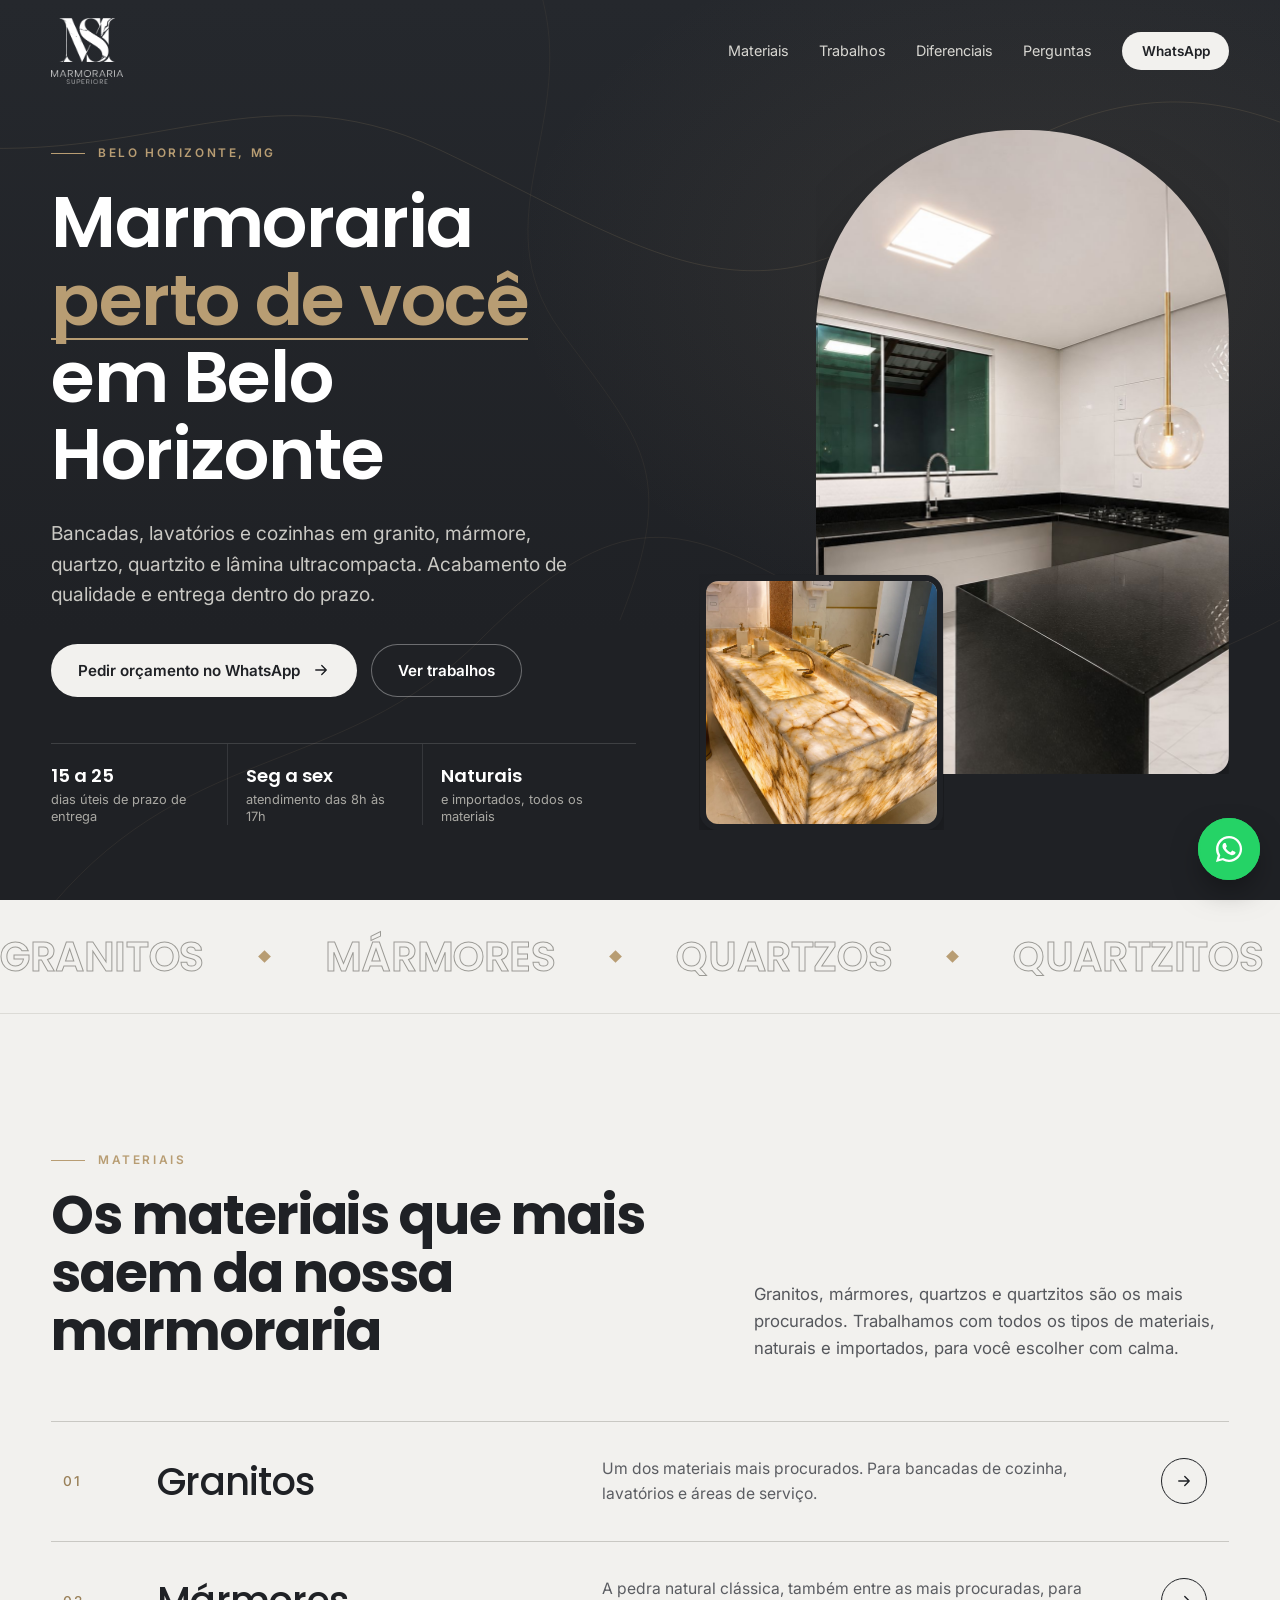
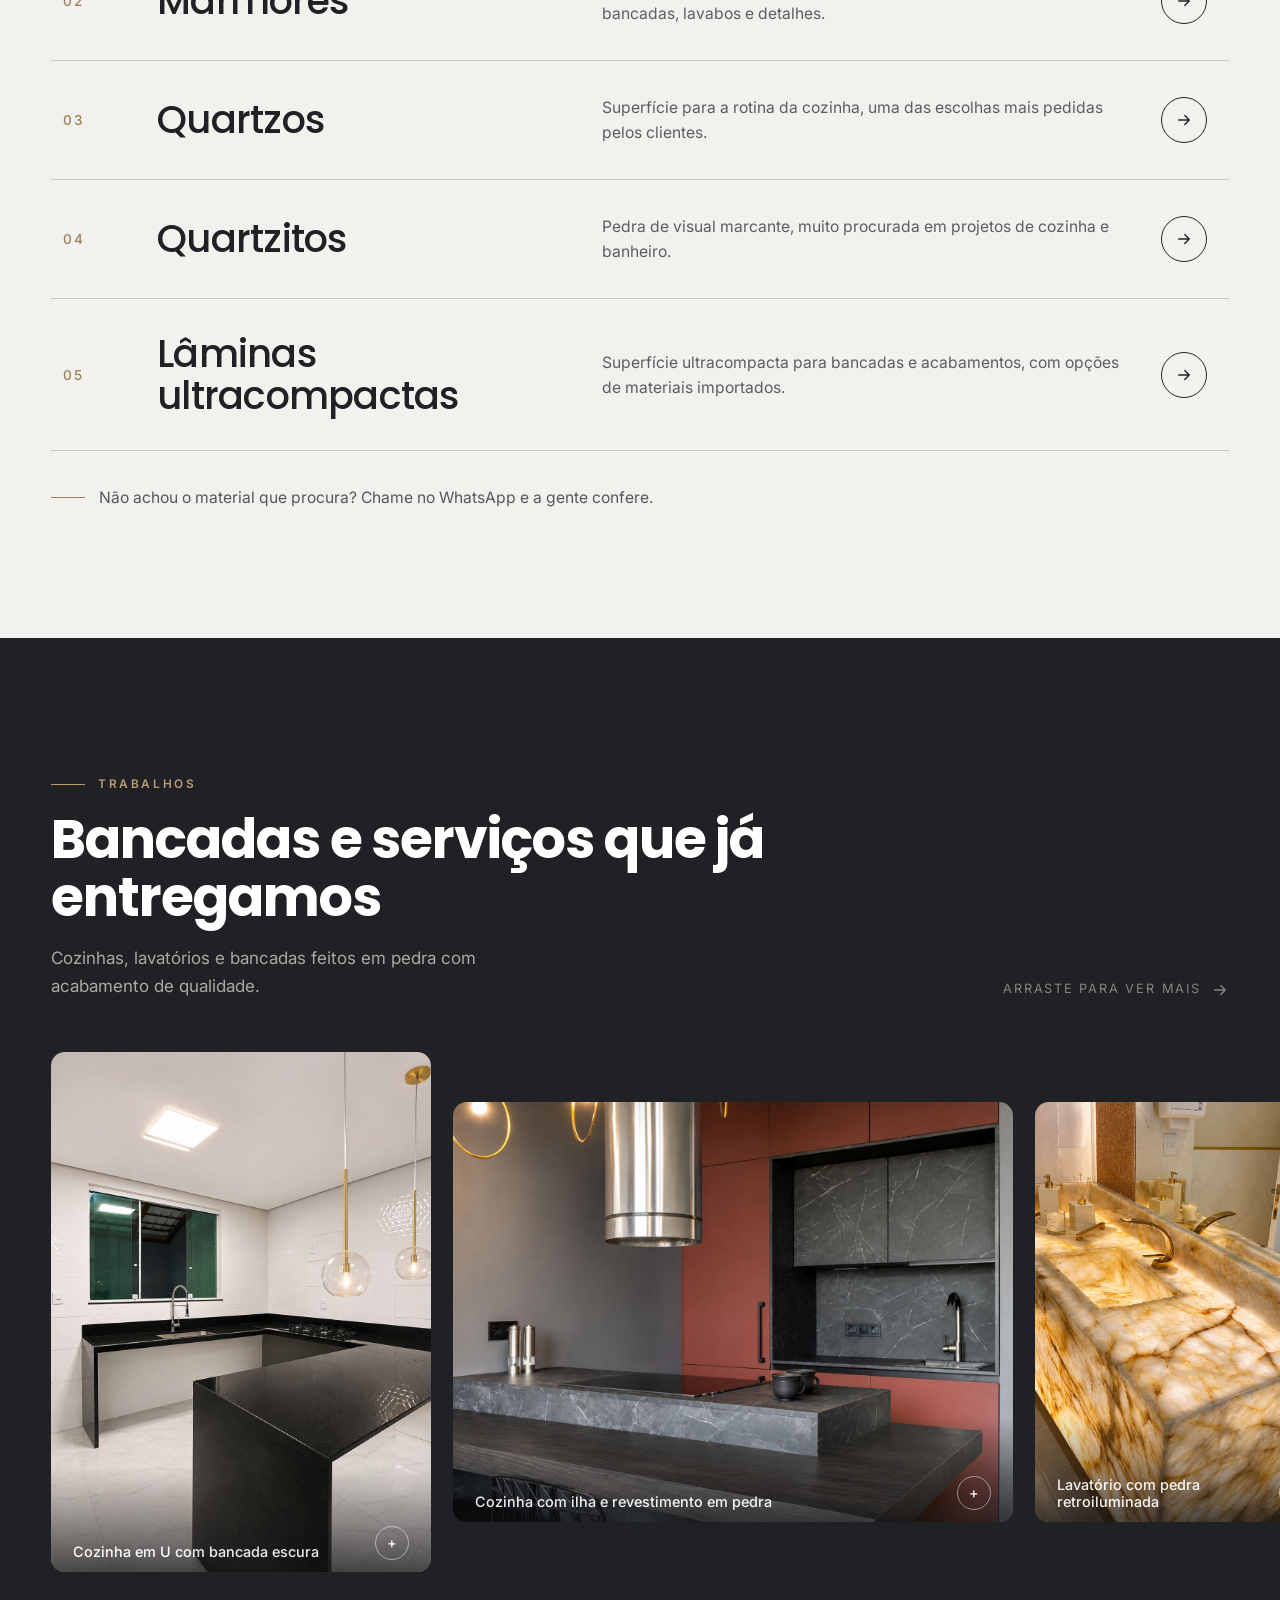
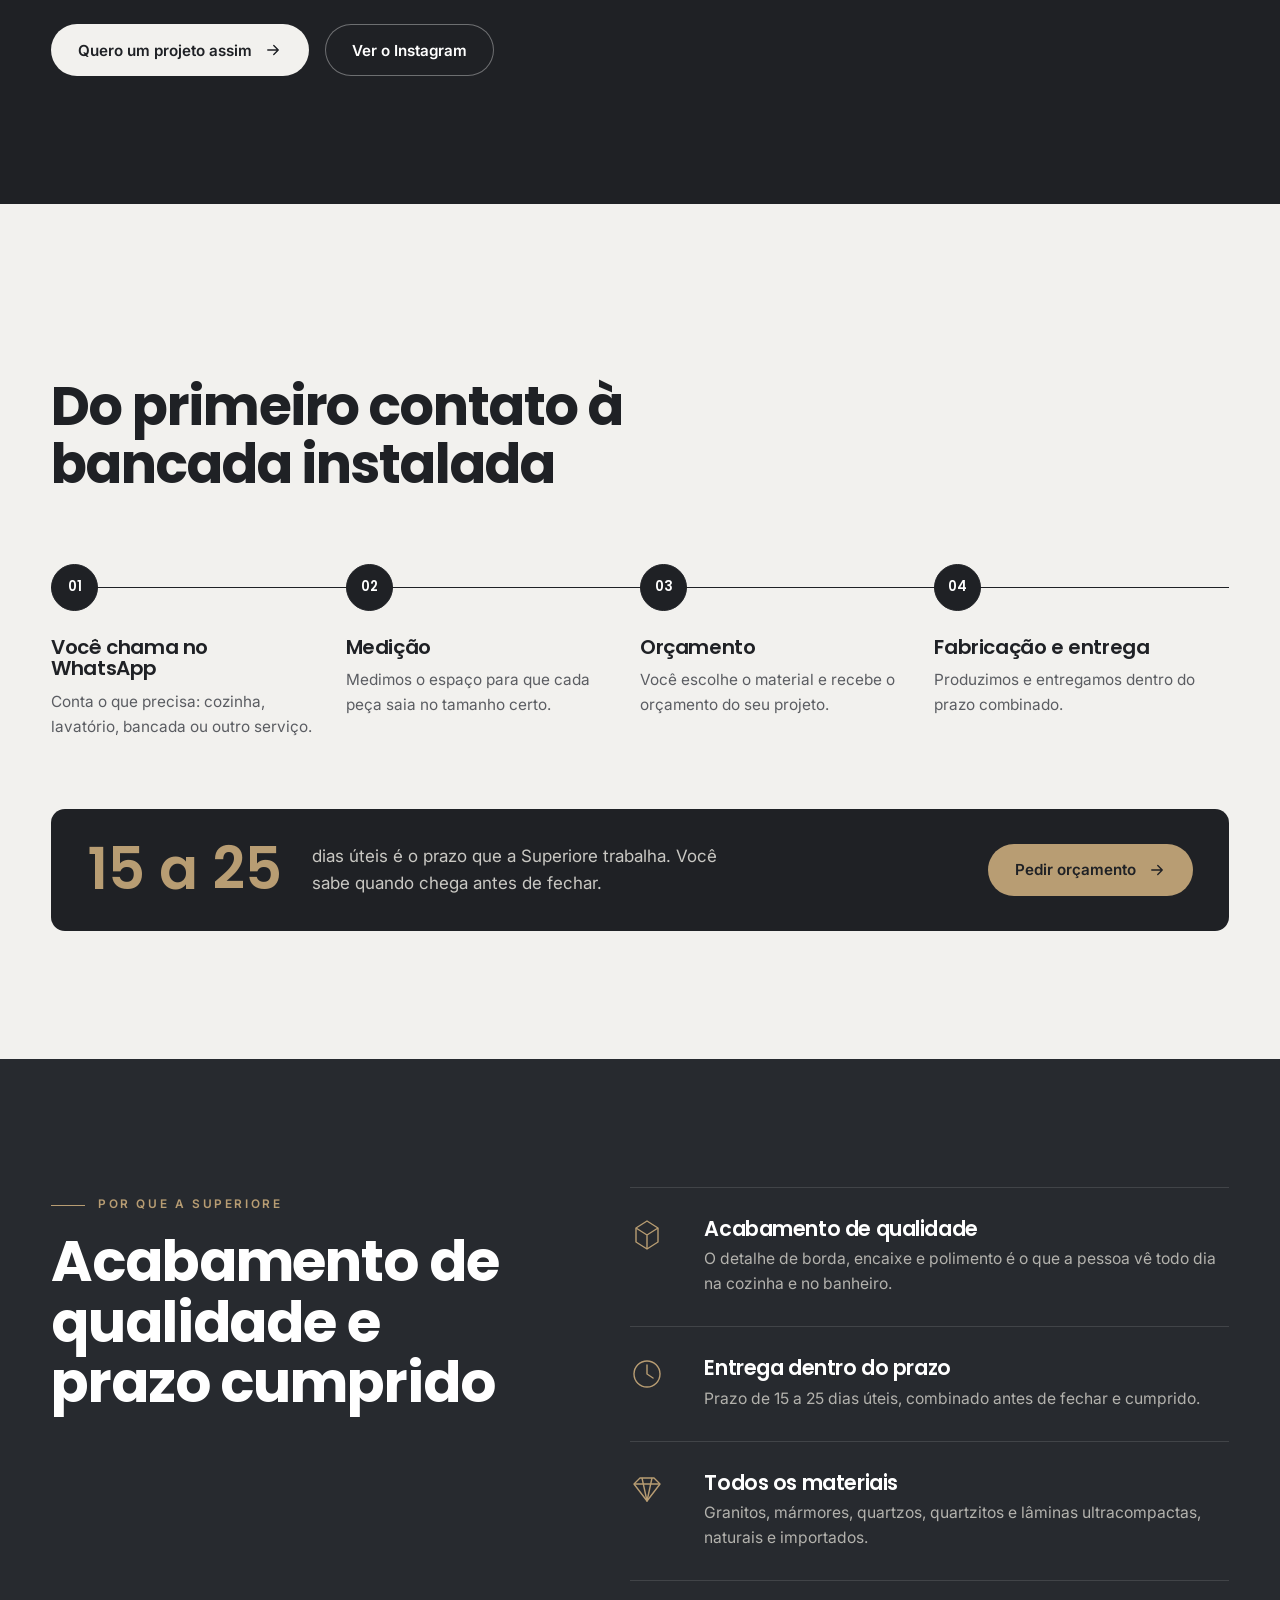
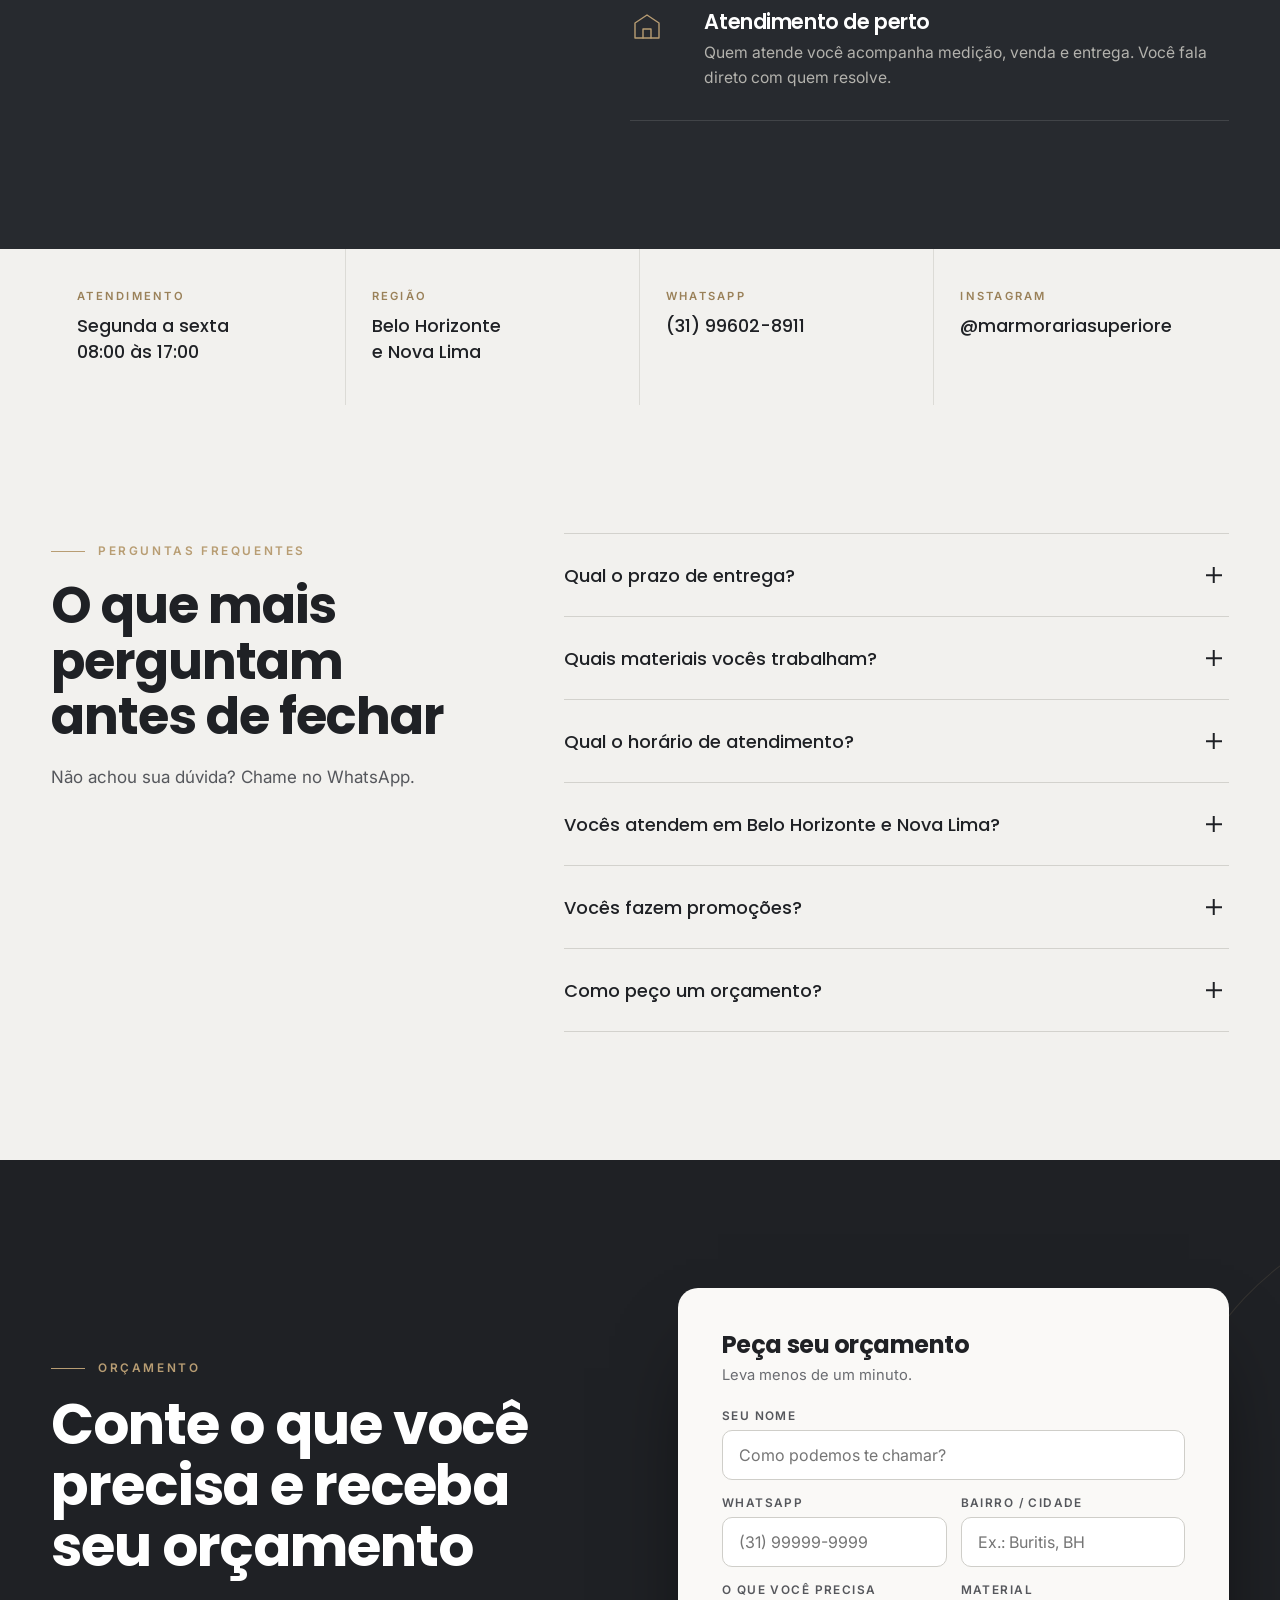
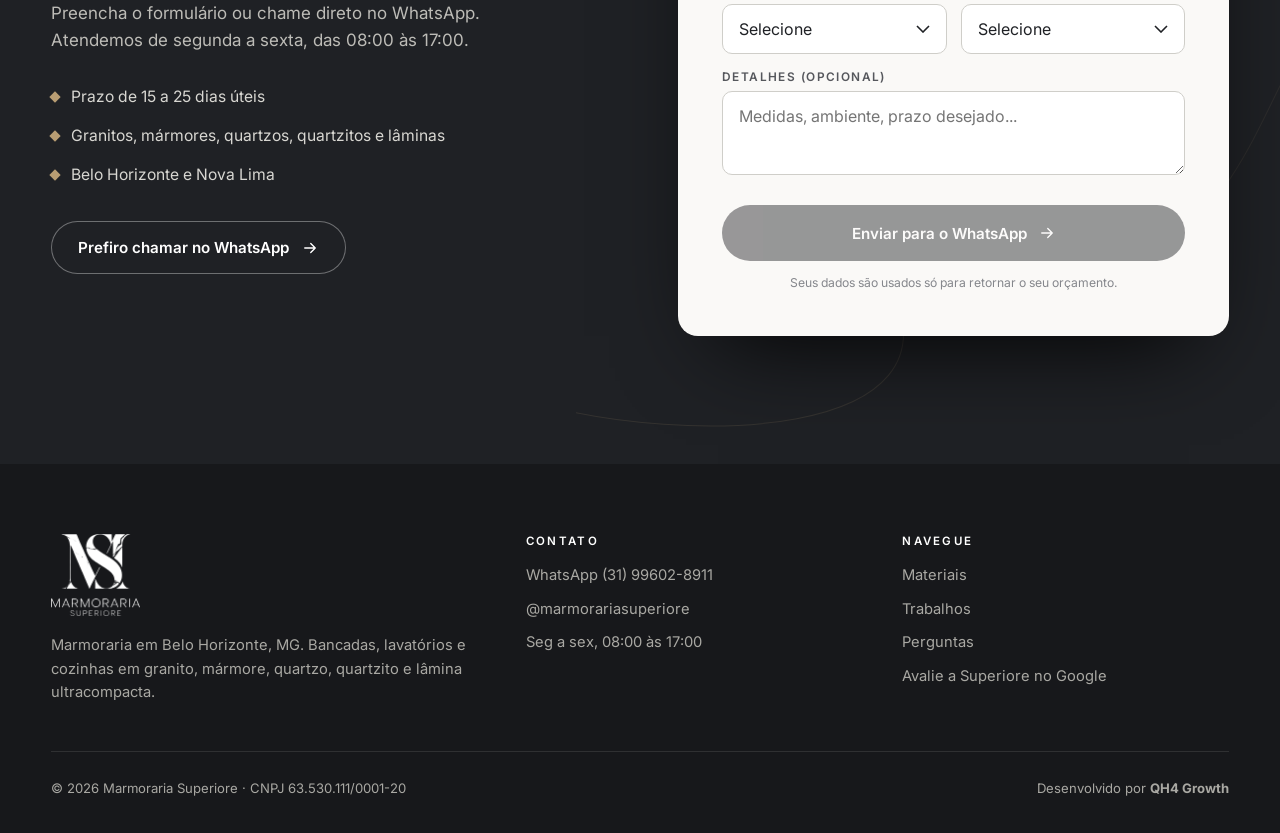
==== index.html @ f528a2e7 "Add files via upload" ====
<!DOCTYPE html>
<html lang="pt-BR">
<head>
<meta charset="utf-8">
<meta name="viewport" content="width=device-width,initial-scale=1">
<!-- ==========================================================
     [QH4 SLOT 1] GTM (HEAD)
     COLAR AQUI: o script do Google Tag Manager (o trecho que vai no <head>).
     EXEMPLO:
     <script>(function(w,d,s,l,i){w[l]=w[l]||[];w[l].push({'gtm.start':new Date().getTime(),event:'gtm.js'});var f=d.getElementsByTagName(s)[0],j=d.createElement(s),dl=l!='dataLayer'?'&l='+l:'';j.async=true;j.src='https://www.googletagmanager.com/gtm.js?id='+i+dl;f.parentNode.insertBefore(j,f);})(window,document,'script','dataLayer','GTM-XXXXXXX');</script>
     ========================================================== -->
<!-- ==========================================================
     [QH4 SLOT 2] VERIFICAÇÕES DE DOMÍNIO
     COLAR AQUI: metas de verificação (Meta Business, Google Search Console etc.).
     EXEMPLO:
     <meta name="facebook-domain-verification" content="CODIGO">
     <meta name="google-site-verification" content="CODIGO">
     ========================================================== -->
<!-- ==========================================================
     [QH4 SLOT 3] META PIXEL DIRETO (sem GTM)
     COLAR AQUI: o código base do Pixel do Meta, só se NÃO for disparar pelo GTM.
     EXEMPLO:
     <script>!function(f,b,e,v,n,t,s){...}(window,document,'script','https://connect.facebook.net/en_US/fbevents.js');fbq('init','ID_DO_PIXEL');fbq('track','PageView');</script>
     ========================================================== -->
<!-- ==========================================================
     [QH4 SLOT 4] GTAG GOOGLE ADS / GA4 (sem GTM)
     COLAR AQUI: o gtag.js do Google Ads ou GA4, só se NÃO for disparar pelo GTM.
     EXEMPLO:
     <script async src="https://www.googletagmanager.com/gtag/js?id=AW-XXXXXXXXX"></script>
     <script>window.dataLayer=window.dataLayer||[];function gtag(){dataLayer.push(arguments)}gtag("js",new Date());gtag("config","AW-XXXXXXXXX");</script>
     ========================================================== -->
<title>Marmoraria em Belo Horizonte | Granito, Mármore, Quartzo e Quartzito | Superiore</title>
<meta name="description" content="Marmoraria perto de você em Belo Horizonte: bancadas, lavatórios e cozinhas em granito, mármore, quartzo, quartzito e lâmina ultracompacta. Entrega de 15 a 25 dias úteis. Peça seu orçamento.">
<meta name="robots" content="index,follow,max-image-preview:large">
<link rel="canonical" href="https://www.marmorariasuperiore.com.br/">
<meta name="author" content="QH4 Growth">
<meta property="og:locale" content="pt_BR">
<meta property="og:type" content="website">
<meta property="og:site_name" content="Marmoraria Superiore">
<meta property="og:title" content="Marmoraria em Belo Horizonte | Granito, Mármore, Quartzo e Quartzito | Superiore">
<meta property="og:description" content="Marmoraria perto de você em Belo Horizonte: bancadas, lavatórios e cozinhas em granito, mármore, quartzo, quartzito e lâmina ultracompacta. Entrega de 15 a 25 dias úteis. Peça seu orçamento.">
<meta property="og:url" content="https://www.marmorariasuperiore.com.br/">
<meta property="og:image" content="https://www.marmorariasuperiore.com.br/assets/img/og-image.jpg">
<meta property="og:image:width" content="1200">
<meta property="og:image:height" content="630">
<meta property="og:image:alt" content="Marmoraria Superiore, marmoraria em Belo Horizonte">
<meta name="twitter:card" content="summary_large_image">
<meta name="twitter:title" content="Marmoraria em Belo Horizonte | Granito, Mármore, Quartzo e Quartzito | Superiore">
<meta name="twitter:description" content="Marmoraria perto de você em Belo Horizonte: bancadas, lavatórios e cozinhas em granito, mármore, quartzo, quartzito e lâmina ultracompacta. Entrega de 15 a 25 dias úteis. Peça seu orçamento.">
<meta name="twitter:image" content="https://www.marmorariasuperiore.com.br/assets/img/og-image.jpg">
<link rel="icon" type="image/png" sizes="32x32" href="assets/img/favicon-32.png">
<link rel="icon" type="image/png" sizes="64x64" href="assets/img/favicon-64.png">
<link rel="apple-touch-icon" href="assets/img/apple-touch-icon.png">
<link rel="manifest" href="site.webmanifest">
<meta name="theme-color" content="#1f2125">
<link rel="preload" as="image" href="assets/img/cozinha-granito-preto-em-u.jpg" fetchpriority="high">
<link rel="preconnect" href="https://fonts.googleapis.com">
<link rel="preconnect" href="https://fonts.gstatic.com" crossorigin>
<link href="https://fonts.googleapis.com/css2?family=Inter:wght@400;500;600&family=Poppins:wght@400;500;600&display=swap" rel="stylesheet">
<link rel="stylesheet" href="assets/css/style.css">
<script type="application/ld+json">{"@context": "https://schema.org", "@type": "HomeAndConstructionBusiness", "@id": "https://www.marmorariasuperiore.com.br/#negocio", "name": "Marmoraria Superiore", "description": "Marmoraria em Belo Horizonte com granitos, mármores, quartzos, quartzitos e lâminas ultracompactas para bancadas, lavatórios e cozinhas.", "url": "https://www.marmorariasuperiore.com.br/", "image": "https://www.marmorariasuperiore.com.br/assets/img/og-image.jpg", "logo": "https://www.marmorariasuperiore.com.br/assets/img/icon-512.png", "telephone": "+5531996028911", "taxID": "63.530.111/0001-20", "address": {"@type": "PostalAddress", "addressLocality": "Belo Horizonte", "addressRegion": "MG", "addressCountry": "BR"}, "areaServed": [{"@type": "City", "name": "Belo Horizonte"}, {"@type": "City", "name": "Nova Lima"}], "openingHoursSpecification": [{"@type": "OpeningHoursSpecification", "dayOfWeek": ["Monday", "Tuesday", "Wednesday", "Thursday", "Friday"], "opens": "08:00", "closes": "17:00"}], "sameAs": ["https://www.instagram.com/marmorariasuperiore/"], "knowsAbout": ["Granito", "Mármore", "Quartzo", "Quartzito", "Lâmina ultracompacta", "Bancadas", "Lavatórios"]}</script>
<script type="application/ld+json">{"@context": "https://schema.org", "@type": "FAQPage", "mainEntity": [{"@type": "Question", "name": "Qual o prazo de entrega?", "acceptedAnswer": {"@type": "Answer", "text": "Trabalhamos com prazo de 15 a 25 dias úteis."}}, {"@type": "Question", "name": "Quais materiais vocês trabalham?", "acceptedAnswer": {"@type": "Answer", "text": "Trabalhamos com todos os tipos de materiais: granitos, mármores, quartzos, quartzitos e lâminas ultracompactas, naturais e importados."}}, {"@type": "Question", "name": "Qual o horário de atendimento?", "acceptedAnswer": {"@type": "Answer", "text": "Atendemos de segunda a sexta, das 08:00 às 17:00."}}, {"@type": "Question", "name": "Vocês atendem em Belo Horizonte e Nova Lima?", "acceptedAnswer": {"@type": "Answer", "text": "Sim. A Marmoraria Superiore é de Belo Horizonte e atende BH e Nova Lima. Chame no WhatsApp para confirmar a atenção para o seu endereço."}}, {"@type": "Question", "name": "Vocês fazem promoções?", "acceptedAnswer": {"@type": "Answer", "text": "Em algumas épocas do ano, como a Black Friday. Fora delas, buscamos um prazo e uma condição melhor de acordo com a necessidade de cada cliente. Chame no WhatsApp para saber as condições do momento."}}, {"@type": "Question", "name": "Como peço um orçamento?", "acceptedAnswer": {"@type": "Answer", "text": "É só chamar no WhatsApp ou preencher o formulário desta página. Você informa o que precisa e a equipe retorna com as próximas etapas."}}]}</script>
</head>
<body>
<!-- ==========================================================
     [QH4 SLOT 5] GTM NOSCRIPT (logo após abrir o <body>)
     COLAR AQUI: o trecho <noscript> do Google Tag Manager.
     EXEMPLO:
     <noscript><iframe src="https://www.googletagmanager.com/ns.html?id=GTM-XXXXXXX" height="0" width="0" style="display:none;visibility:hidden"></iframe></noscript>
     ========================================================== -->

<header class="hdr">
  <div class="wrap">
    <a href="#topo" aria-label="Marmoraria Superiore"><img src="assets/img/logo-branca.png" alt="Marmoraria Superiore" width="720" height="665"></a>
    <nav class="nav" aria-label="Principal">
      <a href="#materiais">Materiais</a><a href="#trabalhos">Trabalhos</a><a href="#diferenciais">Diferenciais</a><a href="#perguntas">Perguntas</a>
      <a class="btn" data-wa="header" href="#orcamento">WhatsApp</a>
    </nav>
  </div>
</header>

<main id="topo">
<section class="hero">
  <svg class="veins" viewBox="0 0 1440 900" preserveAspectRatio="xMidYMid slice" aria-hidden="true">
<path style="--l:2400" d="M-20 140 C 220 180, 330 60, 520 150 S 820 330, 980 220 S 1260 40, 1470 180"/>
<path style="--l:2200" d="M120 920 C 260 740, 420 780, 560 640 S 760 520, 900 600 S 1160 760, 1460 560"/>
<path style="--l:1800" d="M620 -10 C 660 120, 560 220, 640 330 S 760 470, 700 620"/>
</svg>
  <div class="wrap hero-grid">
    <div>
      <span class="eyebrow rv">Belo Horizonte, MG</span>
      <h1 class="rv" style="--d:.1s">Marmoraria <em>perto de você</em> em Belo Horizonte</h1>
      <p class="lead rv" style="--d:.2s">Bancadas, lavatórios e cozinhas em granito, mármore, quartzo, quartzito e lâmina ultracompacta. Acabamento de qualidade e entrega dentro do prazo.</p>
      <div class="cta rv" style="--d:.3s">
        <a class="btn" data-wa="hero" href="#orcamento">Pedir orçamento no WhatsApp <svg viewBox="0 0 24 24" fill="none" stroke="currentColor" stroke-width="1.8" stroke-linecap="round" stroke-linejoin="round" aria-hidden="true"><path d="M5 12h14M13 6l6 6-6 6"/></svg></a>
        <a class="btn ghost" href="#trabalhos">Ver trabalhos</a>
      </div>
      <div class="facts rv" style="--d:.4s">
        <div><b>15 a 25</b><span>dias úteis de prazo de entrega</span></div>
        <div><b>Seg a sex</b><span>atendimento das 8h às 17h</span></div>
        <div><b>Naturais</b><span>e importados, todos os materiais</span></div>
      </div>
    </div>
    <div class="hero-art" aria-hidden="false">
      <div class="a1 rv-img"><img src="assets/img/cozinha-granito-preto-em-u.jpg" alt="Cozinha em U com bancada de granito escuro, trabalho da Marmoraria Superiore" width="1086" height="1448" fetchpriority="high"></div>
      <div class="a2 rv-img" style="--d:.35s"><img src="assets/img/lavatorio-iluminado.jpg" alt="Lavatório em pedra retroiluminada" width="1268" height="1241"></div>
    </div>
  </div>
</section>

<div class="mq" aria-hidden="true"><div class="mq-t"><span>Granitos</span><span>Mármores</span><span>Quartzos</span><span>Quartzitos</span><span>Lâminas ultracompactas</span></div></div>

<section class="sec light" id="materiais">
  <div class="wrap">
    <div class="mat-head">
      <div class="rv"><span class="eyebrow">Materiais</span><h2>Os materiais que mais saem da nossa marmoraria</h2></div>
      <p class="rv" style="--d:.15s">Granitos, mármores, quartzos e quartzitos são os mais procurados. Trabalhamos com todos os tipos de materiais, naturais e importados, para você escolher com calma.</p>
    </div>
    <div class="mat-list">
<a class="mat rv" style="--d:0.05s" href="#orcamento" data-wa="material-1"><span class="n">01</span><h3>Granitos</h3><p>Um dos materiais mais procurados. Para bancadas de cozinha, lavatórios e áreas de serviço.</p><span class="ar"><svg viewBox="0 0 24 24" fill="none" stroke="currentColor" stroke-width="1.8" stroke-linecap="round" stroke-linejoin="round" aria-hidden="true"><path d="M5 12h14M13 6l6 6-6 6"/></svg></span></a>
<a class="mat rv" style="--d:0.1s" href="#orcamento" data-wa="material-2"><span class="n">02</span><h3>Mármores</h3><p>A pedra natural clássica, também entre as mais procuradas, para bancadas, lavabos e detalhes.</p><span class="ar"><svg viewBox="0 0 24 24" fill="none" stroke="currentColor" stroke-width="1.8" stroke-linecap="round" stroke-linejoin="round" aria-hidden="true"><path d="M5 12h14M13 6l6 6-6 6"/></svg></span></a>
<a class="mat rv" style="--d:0.15000000000000002s" href="#orcamento" data-wa="material-3"><span class="n">03</span><h3>Quartzos</h3><p>Superfície para a rotina da cozinha, uma das escolhas mais pedidas pelos clientes.</p><span class="ar"><svg viewBox="0 0 24 24" fill="none" stroke="currentColor" stroke-width="1.8" stroke-linecap="round" stroke-linejoin="round" aria-hidden="true"><path d="M5 12h14M13 6l6 6-6 6"/></svg></span></a>
<a class="mat rv" style="--d:0.2s" href="#orcamento" data-wa="material-4"><span class="n">04</span><h3>Quartzitos</h3><p>Pedra de visual marcante, muito procurada em projetos de cozinha e banheiro.</p><span class="ar"><svg viewBox="0 0 24 24" fill="none" stroke="currentColor" stroke-width="1.8" stroke-linecap="round" stroke-linejoin="round" aria-hidden="true"><path d="M5 12h14M13 6l6 6-6 6"/></svg></span></a>
<a class="mat rv" style="--d:0.25s" href="#orcamento" data-wa="material-5"><span class="n">05</span><h3>Lâminas ultracompactas</h3><p>Superfície ultracompacta para bancadas e acabamentos, com opções de materiais importados.</p><span class="ar"><svg viewBox="0 0 24 24" fill="none" stroke="currentColor" stroke-width="1.8" stroke-linecap="round" stroke-linejoin="round" aria-hidden="true"><path d="M5 12h14M13 6l6 6-6 6"/></svg></span></a>
    </div>
    <p class="note-line rv">Não achou o material que procura? Chame no WhatsApp e a gente confere.</p>
  </div>
</section>

<section class="sec dark work" id="trabalhos">
  <div class="wrap work-top">
    <div class="rv"><span class="eyebrow">Trabalhos</span><h2>Bancadas e serviços que já entregamos</h2><p class="sub">Cozinhas, lavatórios e bancadas feitos em pedra com acabamento de qualidade.</p></div>
    <div class="hint rv">Arraste para ver mais <svg width="18" height="18" viewBox="0 0 24 24" fill="none" stroke="currentColor" stroke-width="1.8" stroke-linecap="round" stroke-linejoin="round" aria-hidden="true"><path d="M5 12h14M13 6l6 6-6 6"/></svg></div>
  </div>
  <div class="rail" tabindex="0" aria-label="Galeria de trabalhos">
<button class="card t" type="button" aria-label="Ampliar: Cozinha em U com bancada escura"><img src="assets/img/cozinha-granito-preto-em-u.jpg" alt="Cozinha em U com bancada escura, trabalho da Marmoraria Superiore" width="1086" height="1448" loading="lazy" decoding="async"><span class="cap">Cozinha em U com bancada escura<i>+</i></span></button>
<button class="card w" type="button" aria-label="Ampliar: Cozinha com ilha e revestimento em pedra"><img src="assets/img/cozinha-ilha-escura.jpg" alt="Cozinha com ilha e revestimento em pedra, trabalho da Marmoraria Superiore" width="1448" height="1086" loading="lazy" decoding="async"><span class="cap">Cozinha com ilha e revestimento em pedra<i>+</i></span></button>
<button class="card s" type="button" aria-label="Ampliar: Lavatório com pedra retroiluminada"><img src="assets/img/lavatorio-iluminado.jpg" alt="Lavatório com pedra retroiluminada, trabalho da Marmoraria Superiore" width="1268" height="1241" loading="lazy" decoding="async"><span class="cap">Lavatório com pedra retroiluminada<i>+</i></span></button>
<button class="card w" type="button" aria-label="Ampliar: Cozinha em L com bancada em pedra clara"><img src="assets/img/cozinha-em-l-granito-claro.jpg" alt="Cozinha em L com bancada em pedra clara, trabalho da Marmoraria Superiore" width="1268" height="1241" loading="lazy" decoding="async"><span class="cap">Cozinha em L com bancada em pedra clara<i>+</i></span></button>
<button class="card t" type="button" aria-label="Ampliar: Lavatório suspenso com cuba de apoio"><img src="assets/img/lavatorio-suspenso.jpg" alt="Lavatório suspenso com cuba de apoio, trabalho da Marmoraria Superiore" width="1448" height="1086" loading="lazy" decoding="async"><span class="cap">Lavatório suspenso com cuba de apoio<i>+</i></span></button>
<button class="card w" type="button" aria-label="Ampliar: Bancada em L com cuba e frontão"><img src="assets/img/area-de-servico-granito-claro.jpg" alt="Bancada em L com cuba e frontão, trabalho da Marmoraria Superiore" width="1448" height="1086" loading="lazy" decoding="async"><span class="cap">Bancada em L com cuba e frontão<i>+</i></span></button>
<button class="card s" type="button" aria-label="Ampliar: Bancada retroiluminada"><img src="assets/img/bancada-iluminada-bastidores.jpg" alt="Bancada retroiluminada, trabalho da Marmoraria Superiore" width="1448" height="1086" loading="lazy" decoding="async"><span class="cap">Bancada retroiluminada<i>+</i></span></button>
  </div>
  <div class="wrap work-foot rv">
    <a class="btn" data-wa="galeria" href="#orcamento">Quero um projeto assim <svg viewBox="0 0 24 24" fill="none" stroke="currentColor" stroke-width="1.8" stroke-linecap="round" stroke-linejoin="round" aria-hidden="true"><path d="M5 12h14M13 6l6 6-6 6"/></svg></a>
    <a class="btn ghost" href="https://www.instagram.com/marmorariasuperiore/" target="_blank" rel="noopener">Ver o Instagram</a>
  </div>
</section>
<div class="lb" role="dialog" aria-label="Imagem ampliada"><button type="button" aria-label="Fechar">&times;</button><img alt="" src=""></div>

<section class="sec light steps">
  <div class="wrap">
    <span class="eyebrow rv">Como funciona</span>
    <h2 class="rv">Do primeiro contato à bancada instalada</h2>
    <div class="st-row"><div class="st"><div class="dot">01</div><h3>Você chama no WhatsApp</h3><p>Conta o que precisa: cozinha, lavatório, bancada ou outro serviço.</p></div><div class="st"><div class="dot">02</div><h3>Medição</h3><p>Medimos o espaço para que cada peça saia no tamanho certo.</p></div><div class="st"><div class="dot">03</div><h3>Orçamento</h3><p>Você escolhe o material e recebe o orçamento do seu projeto.</p></div><div class="st"><div class="dot">04</div><h3>Fabricação e entrega</h3><p>Produzimos e entregamos dentro do prazo combinado.</p></div></div>
    <div class="prazo rv">
      <b>15 a 25</b><span>dias úteis é o prazo que a Superiore trabalha. Você sabe quando chega antes de fechar.</span>
      <a class="btn brass" data-wa="prazo" href="#orcamento">Pedir orçamento <svg viewBox="0 0 24 24" fill="none" stroke="currentColor" stroke-width="1.8" stroke-linecap="round" stroke-linejoin="round" aria-hidden="true"><path d="M5 12h14M13 6l6 6-6 6"/></svg></a>
    </div>
  </div>
</section>

<section class="sec dark-2" id="diferenciais">
  <div class="wrap dif-grid">
    <div><span class="eyebrow rv">Por que a Superiore</span><h2 class="rv">Acabamento de qualidade e prazo cumprido</h2></div>
    <div class="dif-list"><div class="dif rv" style="--d:0.0s"><svg viewBox="0 0 34 34" fill="none" stroke="currentColor" stroke-width="1.4" stroke-linejoin="round"><path d="M17 3l11 7v14l-11 7-11-7V10z"/><path d="M6 10l11 7 11-7M17 17v14"/></svg><div><h3>Acabamento de qualidade</h3><p>O detalhe de borda, encaixe e polimento é o que a pessoa vê todo dia na cozinha e no banheiro.</p></div></div><div class="dif rv" style="--d:0.08s"><svg viewBox="0 0 34 34" fill="none" stroke="currentColor" stroke-width="1.4" stroke-linecap="round"><circle cx="17" cy="17" r="13"/><path d="M17 8v9l6 4"/></svg><div><h3>Entrega dentro do prazo</h3><p>Prazo de 15 a 25 dias úteis, combinado antes de fechar e cumprido.</p></div></div><div class="dif rv" style="--d:0.16s"><svg viewBox="0 0 34 34" fill="none" stroke="currentColor" stroke-width="1.4" stroke-linejoin="round"><path d="M4 12l6-6h14l6 6-13 17z"/><path d="M4 12h26M12 6l5 23 5-23"/></svg><div><h3>Todos os materiais</h3><p>Granitos, mármores, quartzos, quartzitos e lâminas ultracompactas, naturais e importados.</p></div></div><div class="dif rv" style="--d:0.24s"><svg viewBox="0 0 34 34" fill="none" stroke="currentColor" stroke-width="1.4" stroke-linecap="round" stroke-linejoin="round"><path d="M5 27V12l12-8 12 8v15z"/><path d="M13 27v-9h8v9"/></svg><div><h3>Atendimento de perto</h3><p>Quem atende você acompanha medição, venda e entrega. Você fala direto com quem resolve.</p></div></div></div>
  </div>
</section>

<section class="info">
  <div class="wrap info-g">
    <div class="rv"><small>Atendimento</small><b>Segunda a sexta<br>08:00 às 17:00</b></div>
    <div class="rv" style="--d:.08s"><small>Região</small><b>Belo Horizonte<br>e Nova Lima</b></div>
    <div class="rv" style="--d:.16s"><small>WhatsApp</small><b><a data-wa="info" href="#orcamento">(31) 99602-8911</a></b></div>
    <div class="rv" style="--d:.24s"><small>Instagram</small><b><a href="https://www.instagram.com/marmorariasuperiore/" target="_blank" rel="noopener">@marmorariasuperiore</a></b></div>
  </div>
</section>

<section class="sec light" id="perguntas">
  <div class="wrap faq-g">
    <div class="rv"><span class="eyebrow">Perguntas frequentes</span><h2>O que mais perguntam antes de fechar</h2><p class="lead">Não achou sua dúvida? Chame no WhatsApp.</p></div>
    <div class="rv" style="--d:.1s"><details><summary>Qual o prazo de entrega?<i></i></summary><div class="ans">Trabalhamos com prazo de 15 a 25 dias úteis.</div></details>
<details><summary>Quais materiais vocês trabalham?<i></i></summary><div class="ans">Trabalhamos com todos os tipos de materiais: granitos, mármores, quartzos, quartzitos e lâminas ultracompactas, naturais e importados.</div></details>
<details><summary>Qual o horário de atendimento?<i></i></summary><div class="ans">Atendemos de segunda a sexta, das 08:00 às 17:00.</div></details>
<details><summary>Vocês atendem em Belo Horizonte e Nova Lima?<i></i></summary><div class="ans">Sim. A Marmoraria Superiore é de Belo Horizonte e atende BH e Nova Lima. Chame no WhatsApp para confirmar a atenção para o seu endereço.</div></details>
<details><summary>Vocês fazem promoções?<i></i></summary><div class="ans">Em algumas épocas do ano, como a Black Friday. Fora delas, buscamos um prazo e uma condição melhor de acordo com a necessidade de cada cliente. Chame no WhatsApp para saber as condições do momento.</div></details>
<details><summary>Como peço um orçamento?<i></i></summary><div class="ans">É só chamar no WhatsApp ou preencher o formulário desta página. Você informa o que precisa e a equipe retorna com as próximas etapas.</div></details></div>
  </div>
</section>

<section class="sec dark contact" id="orcamento">
  <svg class="veins2 veins" viewBox="0 0 800 900" preserveAspectRatio="xMidYMid slice" aria-hidden="true"><path style="--l:2000" d="M800 60 C 600 140, 640 300, 470 380 S 250 560, 330 720 S 120 880, -20 840"/><path style="--l:1600" d="M820 400 C 700 470, 720 620, 580 700"/></svg>
  <div class="wrap c-g">
    <div>
      <span class="eyebrow rv">Orçamento</span>
      <h2 class="rv">Conte o que você precisa e receba seu orçamento</h2>
      <p class="lead rv">Preencha o formulário ou chame direto no WhatsApp. Atendemos de segunda a sexta, das 08:00 às 17:00.</p>
      <ul class="c-list rv"><li>Prazo de 15 a 25 dias úteis</li><li>Granitos, mármores, quartzos, quartzitos e lâminas</li><li>Belo Horizonte e Nova Lima</li></ul>
      <div style="margin-top:34px" class="rv"><a class="btn ghost" data-wa="cta-final" href="#orcamento">Prefiro chamar no WhatsApp <svg viewBox="0 0 24 24" fill="none" stroke="currentColor" stroke-width="1.8" stroke-linecap="round" stroke-linejoin="round" aria-hidden="true"><path d="M5 12h14M13 6l6 6-6 6"/></svg></a></div>
    </div>
    <form id="form-lead" class="rv" style="--d:.15s" novalidate>
      <h3>Peça seu orçamento</h3>
      <p class="fs">Leva menos de um minuto.</p>
      <div class="fld"><label for="f-nome">Seu nome</label><input id="f-nome" name="nome" type="text" autocomplete="name" required minlength="3" placeholder="Como podemos te chamar?"></div>
      <div class="two">
        <div class="fld"><label for="f-whats">WhatsApp</label><input id="f-whats" name="whatsapp" type="tel" inputmode="tel" autocomplete="tel" required pattern="\(\d{2}\) \d{4,5}-\d{4}" placeholder="(31) 99999-9999"></div>
        <div class="fld"><label for="f-local">Bairro / cidade</label><input id="f-local" name="local" type="text" required minlength="3" placeholder="Ex.: Buritis, BH"></div>
      </div>
      <div class="two">
        <div class="fld"><label for="f-projeto">O que você precisa</label><select id="f-projeto" name="projeto" required><option value="" selected disabled>Selecione</option><option>Bancada de cozinha</option><option>Lavatório / banheiro</option><option>Área de serviço</option><option>Outro serviço</option></select></div>
        <div class="fld"><label for="f-material">Material</label><select id="f-material" name="material" required><option value="" selected disabled>Selecione</option><option>Granito</option><option>Mármore</option><option>Quartzo</option><option>Quartzito</option><option>Lâmina ultracompacta</option><option>Ainda não sei</option></select></div>
      </div>
      <div class="fld"><label for="f-msg">Detalhes (opcional)</label><textarea id="f-msg" name="mensagem" placeholder="Medidas, ambiente, prazo desejado..."></textarea></div>
      <button class="btn dk" type="submit" disabled>Enviar para o WhatsApp <svg viewBox="0 0 24 24" fill="none" stroke="currentColor" stroke-width="1.8" stroke-linecap="round" stroke-linejoin="round" aria-hidden="true"><path d="M5 12h14M13 6l6 6-6 6"/></svg></button>
      <p class="priv">Seus dados são usados só para retornar o seu orçamento.</p>
    </form>
  </div>
</section>
</main>

<footer class="ft">
  <div class="wrap">
    <div class="ft-g">
      <div><img src="assets/img/logo-branca.png" alt="Marmoraria Superiore" width="720" height="665" loading="lazy"><p>Marmoraria em Belo Horizonte, MG. Bancadas, lavatórios e cozinhas em granito, mármore, quartzo, quartzito e lâmina ultracompacta.</p></div>
      <div><h4>Contato</h4><ul><li><a data-wa="footer" href="#orcamento">WhatsApp (31) 99602-8911</a></li><li><a href="https://www.instagram.com/marmorariasuperiore/" target="_blank" rel="noopener">@marmorariasuperiore</a></li><li>Seg a sex, 08:00 às 17:00</li></ul></div>
      <div><h4>Navegue</h4><ul><li><a href="#materiais">Materiais</a></li><li><a href="#trabalhos">Trabalhos</a></li><li><a href="#perguntas">Perguntas</a></li><li><a href="https://g.page/r/CX3Q7diZvVIoEBM/review" target="_blank" rel="noopener">Avalie a Superiore no Google</a></li></ul></div>
    </div>
    <div class="ft-b"><span>&copy; 2026 Marmoraria Superiore &middot; CNPJ 63.530.111/0001-20</span><span>Desenvolvido por <a href="https://www.instagram.com/qh4growth/" target="_blank" rel="noopener"><b>QH4 Growth</b></a></span></div>
  </div>
</footer>

<a class="wa" data-wa="flutuante" href="#orcamento" aria-label="Chamar no WhatsApp"><svg viewBox="0 0 32 32" aria-hidden="true"><path d="M16.04 3C8.84 3 3 8.83 3 16.02c0 2.3.6 4.54 1.74 6.52L3 29l6.62-1.7a13 13 0 0 0 6.42 1.64h.01c7.19 0 13.04-5.84 13.04-13.02C29.09 8.83 23.23 3 16.04 3zm0 23.7h-.01a10.7 10.7 0 0 1-5.45-1.49l-.39-.23-3.93 1.01 1.05-3.83-.25-.4a10.6 10.6 0 0 1-1.63-5.74c0-5.9 4.8-10.7 10.7-10.7 2.86 0 5.54 1.11 7.56 3.13a10.6 10.6 0 0 1 3.13 7.57c0 5.9-4.8 10.68-10.78 10.68zm5.87-8c-.32-.16-1.9-.94-2.2-1.05-.3-.11-.51-.16-.73.16-.21.32-.83 1.05-1.02 1.26-.19.22-.37.24-.7.08-.32-.16-1.36-.5-2.59-1.6-.96-.85-1.6-1.9-1.79-2.22-.19-.32-.02-.5.14-.66.15-.14.32-.37.48-.56.16-.19.21-.32.32-.54.11-.21.05-.4-.03-.56-.08-.16-.73-1.76-1-2.4-.26-.63-.53-.54-.73-.55h-.62c-.21 0-.56.08-.85.4-.29.32-1.12 1.1-1.12 2.68s1.15 3.11 1.31 3.32c.16.21 2.26 3.45 5.47 4.84.76.33 1.36.53 1.83.68.77.24 1.47.21 2.02.13.62-.09 1.9-.78 2.17-1.53.27-.75.27-1.4.19-1.53-.08-.13-.3-.21-.62-.37z"/></svg></a>

<!-- ==========================================================
     [QH4 SLOT 7] CONFIGURAÇÃO DA LP
     COLAR AQUI: NADA aqui. Edite o arquivo assets/js/tracking.js (WhatsApp, webhook do Apps Script e rótulos de conversão).
     ========================================================== -->
<script src="assets/js/tracking.js"></script>
<script src="assets/js/main.js"></script>
<!-- ==========================================================
     [QH4 SLOT 6] SCRIPTS DE TERCEIROS (antes do </body>)
     COLAR AQUI: chat, heatmap (Clarity/Hotjar), RD Station e outros scripts de terceiros.
     EXEMPLO:
     <script src="https://www.clarity.ms/tag/XXXXXXXXXX" async></script>
     ========================================================== -->
<script src="https://app-validacao-lp-sapp-validacao-lp.vercel.app/api/t" data-lp="lp-marmoraria-superiore" defer></script>
</body>
</html>
---- assets/css/style.css ----
/* Marmoraria Superiore | LP QH4 Growth */
:root{
  --ink:#1f2125; --ink-2:#272a2f; --ink-3:#31343a;
  --stone:#f2f1ee; --paper:#faf9f7; --mist:#dcdbd6; --grey:#8c8d90;
  --brass:#b89d73; --brass-d:#9a8159;
  --wa:#25d366;
  --r:14px;
  --ease:cubic-bezier(.2,.7,.2,1);
  --f-title:'Poppins',system-ui,sans-serif;
  --f-body:'Inter',system-ui,sans-serif;
}
*,*::before,*::after{box-sizing:border-box}
html{scroll-behavior:smooth;-webkit-text-size-adjust:100%}
body{margin:0;font-family:var(--f-body);color:var(--ink);background:var(--paper);line-height:1.6;font-size:17px;overflow-x:hidden}
img{max-width:100%;display:block;height:auto}
a{color:inherit;text-decoration:none}
button{font:inherit;cursor:pointer}
h1,h2,h3{font-family:var(--f-title);margin:0;line-height:1.08;letter-spacing:-.02em}
p{margin:0}
.wrap{width:min(1240px,92vw);margin-inline:auto}
.eyebrow{font:600 .74rem/1 var(--f-body);letter-spacing:.22em;text-transform:uppercase;color:var(--brass);display:inline-flex;align-items:center;gap:.8rem}
.eyebrow::before{content:"";width:34px;height:1px;background:currentColor}
.sec{padding:clamp(72px,10vw,140px) 0;position:relative}
.dark{background:var(--ink);color:#ecebe7}
.dark-2{background:var(--ink-2);color:#ecebe7}
.light{background:var(--stone)}

/* Reveal */
.rv{opacity:0;transform:translateY(34px);transition:opacity .9s var(--ease),transform .9s var(--ease);transition-delay:var(--d,0s)}
.rv.in{opacity:1;transform:none}
.rv-img{clip-path:inset(0 0 100% 0);transition:clip-path 1.2s var(--ease);transition-delay:var(--d,0s)}
.rv-img.in{clip-path:inset(0 0 0 0)}
@media (prefers-reduced-motion:reduce){.rv,.rv-img{opacity:1;transform:none;clip-path:none;transition:none}*{animation:none!important}}

/* Buttons */
.btn{--bg:var(--stone);--fg:var(--ink);position:relative;display:inline-flex;align-items:center;gap:.7rem;padding:1.05rem 1.7rem;border-radius:999px;background:var(--bg);color:var(--fg);font:600 .95rem var(--f-body);border:0;overflow:hidden;isolation:isolate;transition:transform .35s var(--ease),box-shadow .35s var(--ease)}
.btn::after{content:"";position:absolute;inset:0;background:linear-gradient(105deg,transparent 30%,rgba(255,255,255,.55) 50%,transparent 70%);transform:translateX(-120%);transition:transform .8s var(--ease);z-index:-1}
.btn:hover{transform:translateY(-3px);box-shadow:0 14px 30px -12px rgba(0,0,0,.5)}
.btn:hover::after{transform:translateX(120%)}
.btn svg{width:18px;height:18px;transition:transform .35s var(--ease)}
.btn:hover svg{transform:translateX(4px)}
.btn.dk{--bg:var(--ink);--fg:#fff}
.btn.brass{--bg:var(--brass);--fg:var(--ink)}
.btn.ghost{--bg:transparent;--fg:#fff;box-shadow:inset 0 0 0 1px rgba(255,255,255,.35)}
.btn.ghost:hover{box-shadow:inset 0 0 0 1px #fff,0 14px 30px -12px rgba(0,0,0,.5)}
.btn[disabled]{opacity:.45;cursor:not-allowed;transform:none;box-shadow:none}

/* Header */
.hdr{position:fixed;inset:0 0 auto 0;z-index:50;padding:18px 0;transition:background .4s,padding .4s,box-shadow .4s}
.hdr.sc{background:rgba(31,33,37,.92);backdrop-filter:blur(14px);padding:10px 0;box-shadow:0 1px 0 rgba(255,255,255,.07)}
.hdr .wrap{display:flex;align-items:center;justify-content:space-between;gap:24px}
.hdr img{height:66px;width:auto;transition:height .4s}
.hdr.sc img{height:50px}
.nav{display:flex;gap:30px;align-items:center}
.nav a{font-size:.9rem;color:#d8d7d2;position:relative;padding:4px 0}
.nav a:not(.btn)::after{content:"";position:absolute;left:0;bottom:0;height:1px;width:100%;background:var(--brass);transform:scaleX(0);transform-origin:left;transition:transform .4s var(--ease)}
.nav a:not(.btn):hover::after{transform:scaleX(1)}
.nav .btn{padding:.7rem 1.2rem;font-size:.85rem;color:var(--ink)}
@media(max-width:860px){.nav a:not(.btn){display:none}.hdr img{height:52px}}

/* Hero */
.hero{min-height:100svh;display:flex;align-items:center;padding:130px 0 70px;overflow:hidden;background:
  radial-gradient(900px 600px at 82% 30%,rgba(184,157,115,.10),transparent 60%),
  linear-gradient(180deg,#25282d,#1f2125 70%)}
.hero .veins{position:absolute;inset:0;width:100%;height:100%;pointer-events:none;opacity:.55}
.veins path{fill:none;stroke:var(--brass);stroke-width:1;stroke-linecap:round;stroke-dasharray:var(--l);stroke-dashoffset:var(--l);animation:draw 6s var(--ease) forwards;opacity:.28}
.veins path:nth-child(2){animation-delay:.8s;opacity:.18}
.veins path:nth-child(3){animation-delay:1.6s;opacity:.14}
@keyframes draw{to{stroke-dashoffset:0}}
.hero-grid{display:grid;grid-template-columns:1.05fr .95fr;gap:clamp(30px,5vw,80px);align-items:center;position:relative;z-index:2}
.hero h1{font-size:clamp(2.3rem,5.6vw,4.9rem);font-weight:600;color:#fff;margin:22px 0 24px;text-transform:none}
.hero h1 em{font-style:normal;color:var(--brass);position:relative;white-space:nowrap;display:inline-block;line-height:1.02}
.hero h1 em::after{content:"";position:absolute;left:0;right:0;bottom:-.04em;height:2px;background:var(--brass);transform:scaleX(0);transform-origin:left;animation:ul 1.2s .9s var(--ease) forwards}
@keyframes ul{to{transform:scaleX(1)}}
.hero .lead{font-size:clamp(1.02rem,1.5vw,1.2rem);color:#c9c8c3;max-width:540px}
.hero .cta{display:flex;gap:14px;flex-wrap:wrap;margin:34px 0 46px}
.facts{display:grid;grid-template-columns:repeat(3,1fr);gap:0;border-top:1px solid rgba(255,255,255,.14);max-width:600px}
.facts div{padding:18px 18px 0 0;border-right:1px solid rgba(255,255,255,.1);margin-right:18px}
.facts div:last-child{border:0;margin:0}
.facts b{display:block;font:600 1.15rem var(--f-title);color:#fff;margin-bottom:2px}
.facts span{font-size:.8rem;color:#a9a8a3;line-height:1.35;display:block}
.hero-art{position:relative;height:min(78vh,700px)}
.hero-art .a1{position:absolute;right:0;top:0;width:78%;height:92%;border-radius:200px 200px 18px 18px;overflow:hidden;box-shadow:0 40px 80px -30px #000}
.hero-art .a1 img{width:100%;height:112%;object-fit:cover;object-position:50% 62%;will-change:transform}
.hero-art .a2{position:absolute;left:0;bottom:0;width:46%;aspect-ratio:1/1.05;border-radius:18px;overflow:hidden;border:6px solid var(--ink);box-shadow:0 30px 60px -25px #000}
.hero-art .a2 img{width:100%;height:100%;object-fit:cover}
.hero-art .tag{position:absolute;right:-6px;bottom:6%;writing-mode:vertical-rl;font:500 .7rem var(--f-body);letter-spacing:.3em;text-transform:uppercase;color:#8e8d88}
@media(max-width:900px){
 .hero-grid{grid-template-columns:1fr}
 .hero-art{height:430px;order:-1;margin-bottom:6px}
 .hero{padding-top:104px}
 .facts{grid-template-columns:1fr}
 .facts div{border:0;border-bottom:1px solid rgba(255,255,255,.1);padding:12px 0;margin:0}
}

/* Marquee */
.mq{background:var(--stone);overflow:hidden;border-bottom:1px solid var(--mist);padding:26px 0}
.mq-t{display:flex;gap:56px;width:max-content;animation:mq 38s linear infinite}
.mq:hover .mq-t{animation-play-state:paused}
.mq-t span{font:600 clamp(1.5rem,3.2vw,2.6rem) var(--f-title);letter-spacing:-.01em;color:transparent;-webkit-text-stroke:1px #9b9a95;text-transform:uppercase;display:inline-flex;align-items:center;gap:56px;white-space:nowrap}
.mq-t span::after{content:"";width:9px;height:9px;transform:rotate(45deg);background:var(--brass)}
@keyframes mq{to{transform:translateX(-50%)}}

/* Materiais */
.mat-head{display:grid;grid-template-columns:1.15fr .85fr;gap:60px;align-items:end;margin-bottom:60px}
.mat-head h2{font-size:clamp(2rem,4.2vw,3.6rem);margin-top:18px}
.mat-head p{color:#55575c;max-width:520px;font-size:1.05rem}
.mat-list{border-top:1px solid #c9c8c3}
.mat{display:grid;grid-template-columns:70px 1.1fr 1.4fr 56px;gap:24px;align-items:center;padding:34px 12px;border-bottom:1px solid #c9c8c3;position:relative;overflow:hidden;transition:color .5s var(--ease),padding .5s var(--ease)}
.mat::before{content:"";position:absolute;inset:0;background:var(--ink);transform:translateY(101%);transition:transform .6s var(--ease);z-index:0}
.mat>*{position:relative;z-index:1}
.mat:hover{color:#fff;padding-left:28px}
.mat:hover::before{transform:none}
.mat .n{font:500 .85rem var(--f-body);color:var(--brass-d);letter-spacing:.1em}
.mat h3{font-size:clamp(1.5rem,3vw,2.4rem);font-weight:500}
.mat p{color:#5b5d62;font-size:.98rem;transition:color .5s}
.mat:hover p{color:#c9c8c3}
.mat .ar{width:46px;height:46px;border-radius:50%;border:1px solid currentColor;display:grid;place-items:center;transition:transform .5s var(--ease),background .4s}
.mat:hover .ar{transform:rotate(-45deg);background:var(--brass);border-color:var(--brass);color:var(--ink)}
.mat .ar svg{width:18px;height:18px}
.note-line{margin-top:34px;display:flex;gap:14px;align-items:center;color:#55575c;font-size:.98rem}
.note-line::before{content:"";width:34px;height:1px;background:var(--brass-d)}
@media(max-width:800px){
 .mat-head{grid-template-columns:1fr;gap:20px}
 .mat{grid-template-columns:40px 1fr 44px;gap:14px;padding:24px 6px}
 .mat p{grid-column:2/3;grid-row:2}
 .mat .ar{grid-row:1/3;grid-column:3}
}

/* Trabalhos */
.work h2{font-size:clamp(2rem,4.2vw,3.6rem);max-width:760px;margin:18px 0 18px;color:#fff}
.work .sub{color:#aaa9a4;max-width:520px}
.work-top{display:flex;justify-content:space-between;align-items:flex-end;gap:30px;flex-wrap:wrap;margin-bottom:46px}
.hint{font-size:.8rem;letter-spacing:.14em;text-transform:uppercase;color:#85847f;display:flex;gap:10px;align-items:center}
.rail{display:flex;align-items:center;gap:22px;overflow-x:auto;padding:6px 4vw 34px;cursor:grab;scrollbar-width:none;scroll-snap-type:x proximity}
.rail::-webkit-scrollbar{display:none}
.rail.drag{cursor:grabbing;scroll-snap-type:none}
.card{flex:0 0 auto;scroll-snap-align:center;position:relative;border-radius:var(--r);overflow:hidden;background:var(--ink-3);border:0;padding:0;color:#fff;text-align:left}
.card.t{width:min(380px,76vw);height:min(520px,72vw*1.35)}
.card.w{width:min(560px,84vw);height:min(420px,64vw)}
.card.s{width:min(300px,70vw);height:min(420px,62vw)}
.card img{width:100%;height:100%;object-fit:cover;transition:transform 1.1s var(--ease);pointer-events:none;-webkit-user-drag:none}
.card:hover img{transform:scale(1.07)}
.card figcaption,.card .cap{position:absolute;inset:auto 0 0 0;padding:60px 22px 20px;background:linear-gradient(transparent,rgba(15,16,18,.85));font:500 .9rem var(--f-body);display:flex;justify-content:space-between;gap:10px;align-items:flex-end;transform:translateY(8px);opacity:.92;transition:transform .5s var(--ease)}
.card:hover .cap{transform:none}
.cap i{font-style:normal;width:34px;height:34px;border-radius:50%;border:1px solid rgba(255,255,255,.5);display:grid;place-items:center;flex:none}
.work-foot{margin-top:18px;display:flex;gap:16px;flex-wrap:wrap}
.lb{position:fixed;inset:0;background:rgba(12,13,15,.94);z-index:90;display:none;align-items:center;justify-content:center;padding:4vw}
.lb.on{display:flex;animation:fade .3s}
.lb img{max-height:88vh;max-width:92vw;border-radius:10px;object-fit:contain}
.lb button{position:absolute;top:22px;right:26px;background:none;border:1px solid rgba(255,255,255,.4);color:#fff;width:46px;height:46px;border-radius:50%;font-size:1.3rem}
@keyframes fade{from{opacity:0}}

/* Como funciona */
.steps h2{font-size:clamp(2rem,4.2vw,3.6rem);margin:18px 0 70px;max-width:700px}
.st-row{display:grid;grid-template-columns:repeat(4,1fr);gap:0;position:relative}
.st-row::before{content:"";position:absolute;left:0;top:23px;height:1px;width:100%;background:#c3c2bd}
.st-row::after{content:"";position:absolute;left:0;top:23px;height:1px;width:var(--p,0%);background:var(--ink);transition:width 2.2s var(--ease)}
.st{padding-right:30px;position:relative}
.st .dot{width:47px;height:47px;border-radius:50%;background:var(--stone);border:1px solid #9d9c97;display:grid;place-items:center;font:600 .82rem var(--f-title);position:relative;z-index:1;margin-bottom:26px;transition:background .5s,color .5s,border-color .5s}
.st.in .dot{background:var(--ink);color:#fff;border-color:var(--ink)}
.st h3{font-size:1.25rem;margin-bottom:10px;font-weight:600}
.st p{color:#5b5d62;font-size:.96rem}
.prazo{margin-top:70px;display:flex;align-items:center;gap:30px;flex-wrap:wrap;padding:32px 36px;background:var(--ink);color:#fff;border-radius:var(--r)}
.prazo b{font:600 clamp(2rem,4.5vw,3.6rem) var(--f-title);color:var(--brass);line-height:1}
.prazo span{color:#c9c8c3;max-width:420px}
.prazo .btn{margin-left:auto}
@media(max-width:860px){
 .st-row{grid-template-columns:1fr;gap:34px}
 .st-row::before,.st-row::after{left:23px;top:0;width:1px;height:100%}
 .st-row::after{height:var(--p,0%);width:1px}
 .st{padding:0 0 0 70px}
 .st .dot{position:absolute;left:0;top:0;margin:0}
 .prazo .btn{margin-left:0}
}

/* Diferenciais */
.dif-grid{display:grid;grid-template-columns:.9fr 1.1fr;gap:clamp(40px,7vw,110px);align-items:start}
.dif-grid h2{font-size:clamp(2rem,4.4vw,3.8rem);margin:18px 0 26px;color:#fff;position:sticky;top:110px}
.dif-list{display:flex;flex-direction:column}
.dif{display:grid;grid-template-columns:54px 1fr;gap:20px;padding:30px 0;border-top:1px solid rgba(255,255,255,.12)}
.dif:last-child{border-bottom:1px solid rgba(255,255,255,.12)}
.dif svg{width:34px;height:34px;color:var(--brass);transition:transform .6s var(--ease)}
.dif:hover svg{transform:translateY(-4px) rotate(-6deg)}
.dif h3{font-size:1.3rem;margin-bottom:6px;font-weight:600;color:#fff}
.dif p{color:#b3b2ad;font-size:.98rem}
@media(max-width:860px){.dif-grid{grid-template-columns:1fr}.dif-grid h2{position:static}}

/* Atendimento */
.info{background:var(--stone);padding:0}
.info-g{display:grid;grid-template-columns:repeat(4,1fr)}
.info-g div{padding:40px 26px;border-right:1px solid var(--mist)}
.info-g div:last-child{border:0}
.info-g small{display:block;font:600 .7rem var(--f-body);letter-spacing:.2em;text-transform:uppercase;color:var(--brass-d);margin-bottom:10px}
.info-g b{font:600 1.1rem var(--f-title);font-weight:500;display:block}
.info-g a:hover{color:var(--brass-d)}
@media(max-width:860px){.info-g{grid-template-columns:1fr}.info-g div{border-right:0;border-bottom:1px solid var(--mist);padding:26px 4px}.info-g b{overflow-wrap:anywhere}}

/* FAQ */
.faq-g{display:grid;grid-template-columns:.8fr 1.2fr;gap:70px}
.faq-g h2{font-size:clamp(2rem,4vw,3.3rem);margin-top:18px}
.faq-g .lead{color:#55575c;margin-top:20px;max-width:380px}
details{border-bottom:1px solid #d3d2cd}
details:first-of-type{border-top:1px solid #d3d2cd}
summary{list-style:none;cursor:pointer;padding:26px 0;display:flex;justify-content:space-between;gap:20px;align-items:center;font:500 1.12rem var(--f-title);transition:color .3s}
summary::-webkit-details-marker{display:none}
summary:hover{color:var(--brass-d)}
summary i{width:30px;height:30px;flex:none;position:relative}
summary i::before,summary i::after{content:"";position:absolute;left:50%;top:50%;width:16px;height:1.5px;background:currentColor;transform:translate(-50%,-50%);transition:transform .4s var(--ease)}
summary i::after{transform:translate(-50%,-50%) rotate(90deg)}
details[open] summary i::after{transform:translate(-50%,-50%) rotate(0)}
details .ans{padding:0 50px 26px 0;color:#55575c;animation:ans .5s var(--ease)}
@keyframes ans{from{opacity:0;transform:translateY(-8px)}}
@media(max-width:860px){.faq-g{grid-template-columns:1fr;gap:30px}}

/* Form / CTA final */
.contact{overflow:hidden}
.contact .veins2{position:absolute;right:-5%;top:0;height:100%;width:60%;opacity:.5;pointer-events:none}
.c-g{display:grid;grid-template-columns:1fr 1fr;gap:clamp(40px,6vw,90px);align-items:center;position:relative;z-index:1}
.c-g h2{font-size:clamp(2rem,4.4vw,3.8rem);color:#fff;margin:18px 0 22px}
.c-g .lead{color:#bdbcb7;max-width:460px}
.c-list{list-style:none;padding:0;margin:30px 0 0;display:grid;gap:14px;color:#d8d7d2;font-size:.98rem}
.c-list li{display:flex;gap:12px;align-items:center}
.c-list li::before{content:"";width:8px;height:8px;background:var(--brass);transform:rotate(45deg);flex:none}
form{background:var(--paper);color:var(--ink);padding:clamp(26px,3.4vw,44px);border-radius:20px;box-shadow:0 40px 90px -40px #000}
form h3{font-size:1.5rem;margin-bottom:6px}
form .fs{color:#6a6c71;font-size:.92rem;margin-bottom:22px}
.fld{margin-bottom:16px;position:relative}
.fld label{display:block;font:600 .74rem var(--f-body);letter-spacing:.12em;text-transform:uppercase;color:#55575c;margin-bottom:7px}
.fld input,.fld select,.fld textarea{width:100%;padding:14px 16px;border:1px solid #cfcec9;border-radius:10px;background:#fff;font:400 1rem var(--f-body);color:var(--ink);transition:border-color .3s,box-shadow .3s;appearance:none}
.fld select{background-image:url("data:image/svg+xml,%3Csvg xmlns='http://www.w3.org/2000/svg' width='14' height='8' fill='none' stroke='%231f2125' stroke-width='1.6'%3E%3Cpath d='M1 1l6 6 6-6'/%3E%3C/svg%3E");background-repeat:no-repeat;background-position:right 16px center;padding-right:42px}
.fld textarea{min-height:84px;resize:vertical}
.fld input:focus,.fld select:focus,.fld textarea:focus{outline:0;border-color:var(--ink);box-shadow:0 0 0 4px rgba(184,157,115,.28)}
.fld input:user-invalid,.fld select:user-invalid{border-color:#b5483c}
.two{display:grid;grid-template-columns:1fr 1fr;gap:14px}
form .btn{width:100%;justify-content:center;margin-top:6px;padding:1.15rem}
.priv{font-size:.76rem;color:#85878c;margin-top:12px;text-align:center}
@media(max-width:860px){.c-g{grid-template-columns:1fr}.two{grid-template-columns:1fr}}

/* Footer */
.ft{background:#17181b;color:#a9a8a3;padding:70px 0 34px;font-size:.92rem}
.ft-g{display:grid;grid-template-columns:1.3fr 1fr 1fr;gap:50px;padding-bottom:46px;border-bottom:1px solid rgba(255,255,255,.1)}
.ft img{height:82px;width:auto;margin-bottom:18px}
.ft h4{font:600 .72rem var(--f-body);letter-spacing:.2em;text-transform:uppercase;color:#fff;margin:0 0 16px}
.ft a:hover{color:var(--brass)}
.ft ul{list-style:none;padding:0;margin:0;display:grid;gap:10px}
.ft-b{display:flex;justify-content:space-between;gap:16px;flex-wrap:wrap;padding-top:26px;font-size:.82rem}
@media(max-width:800px){.ft-g{grid-template-columns:1fr;gap:34px}}

/* WhatsApp flutuante */
.wa{position:fixed;right:20px;bottom:20px;z-index:70;width:62px;height:62px;border-radius:50%;background:var(--wa);display:grid;place-items:center;box-shadow:0 14px 34px -10px rgba(0,0,0,.6);transition:transform .35s var(--ease)}
.wa:hover{transform:scale(1.1) rotate(-6deg)}
.wa::before{content:"";position:absolute;inset:0;border-radius:50%;border:2px solid var(--wa);animation:ping 2.4s infinite}
.wa svg{width:32px;height:32px;fill:#fff}
@keyframes ping{0%{transform:scale(1);opacity:.8}100%{transform:scale(1.6);opacity:0}}

/* Obrigado / 404 */
.center-pg{min-height:100svh;display:grid;place-items:center;text-align:center;padding:40px 6vw;background:var(--ink);color:#fff;position:relative;overflow:hidden}
.center-pg img.lg{height:110px;width:auto;margin:0 auto 34px}
.center-pg h1{font-size:clamp(2rem,5vw,3.6rem);margin-bottom:16px}
.center-pg p{color:#bdbcb7;max-width:520px;margin:0 auto 30px}
.center-pg .btn{margin:0 6px 10px}
.bar{width:220px;height:3px;background:rgba(255,255,255,.14);margin:0 auto 26px;border-radius:3px;overflow:hidden}
.bar i{display:block;height:100%;background:var(--brass);width:0;animation:bar 4s linear forwards}
@keyframes bar{to{width:100%}}
.big404{font:600 clamp(6rem,22vw,15rem) var(--f-title);line-height:.9;color:transparent;-webkit-text-stroke:1.5px var(--brass);margin-bottom:10px}
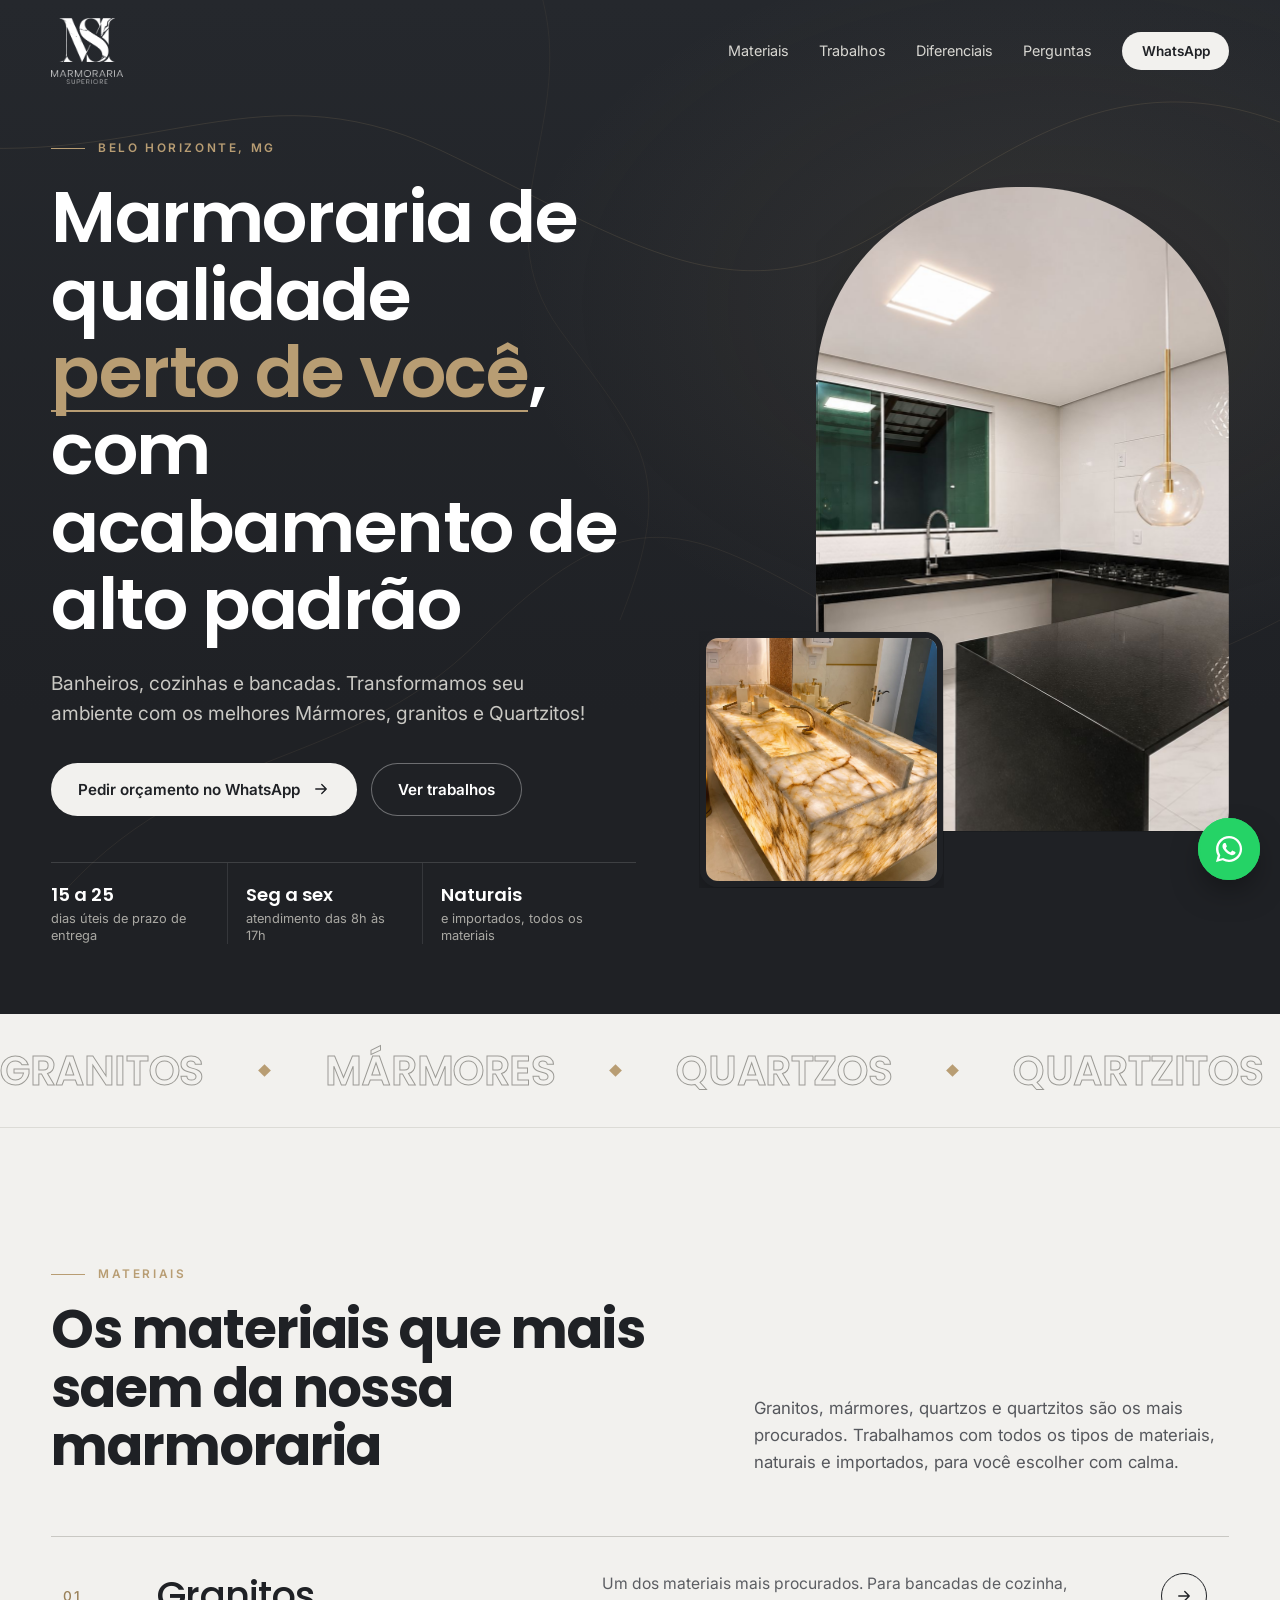
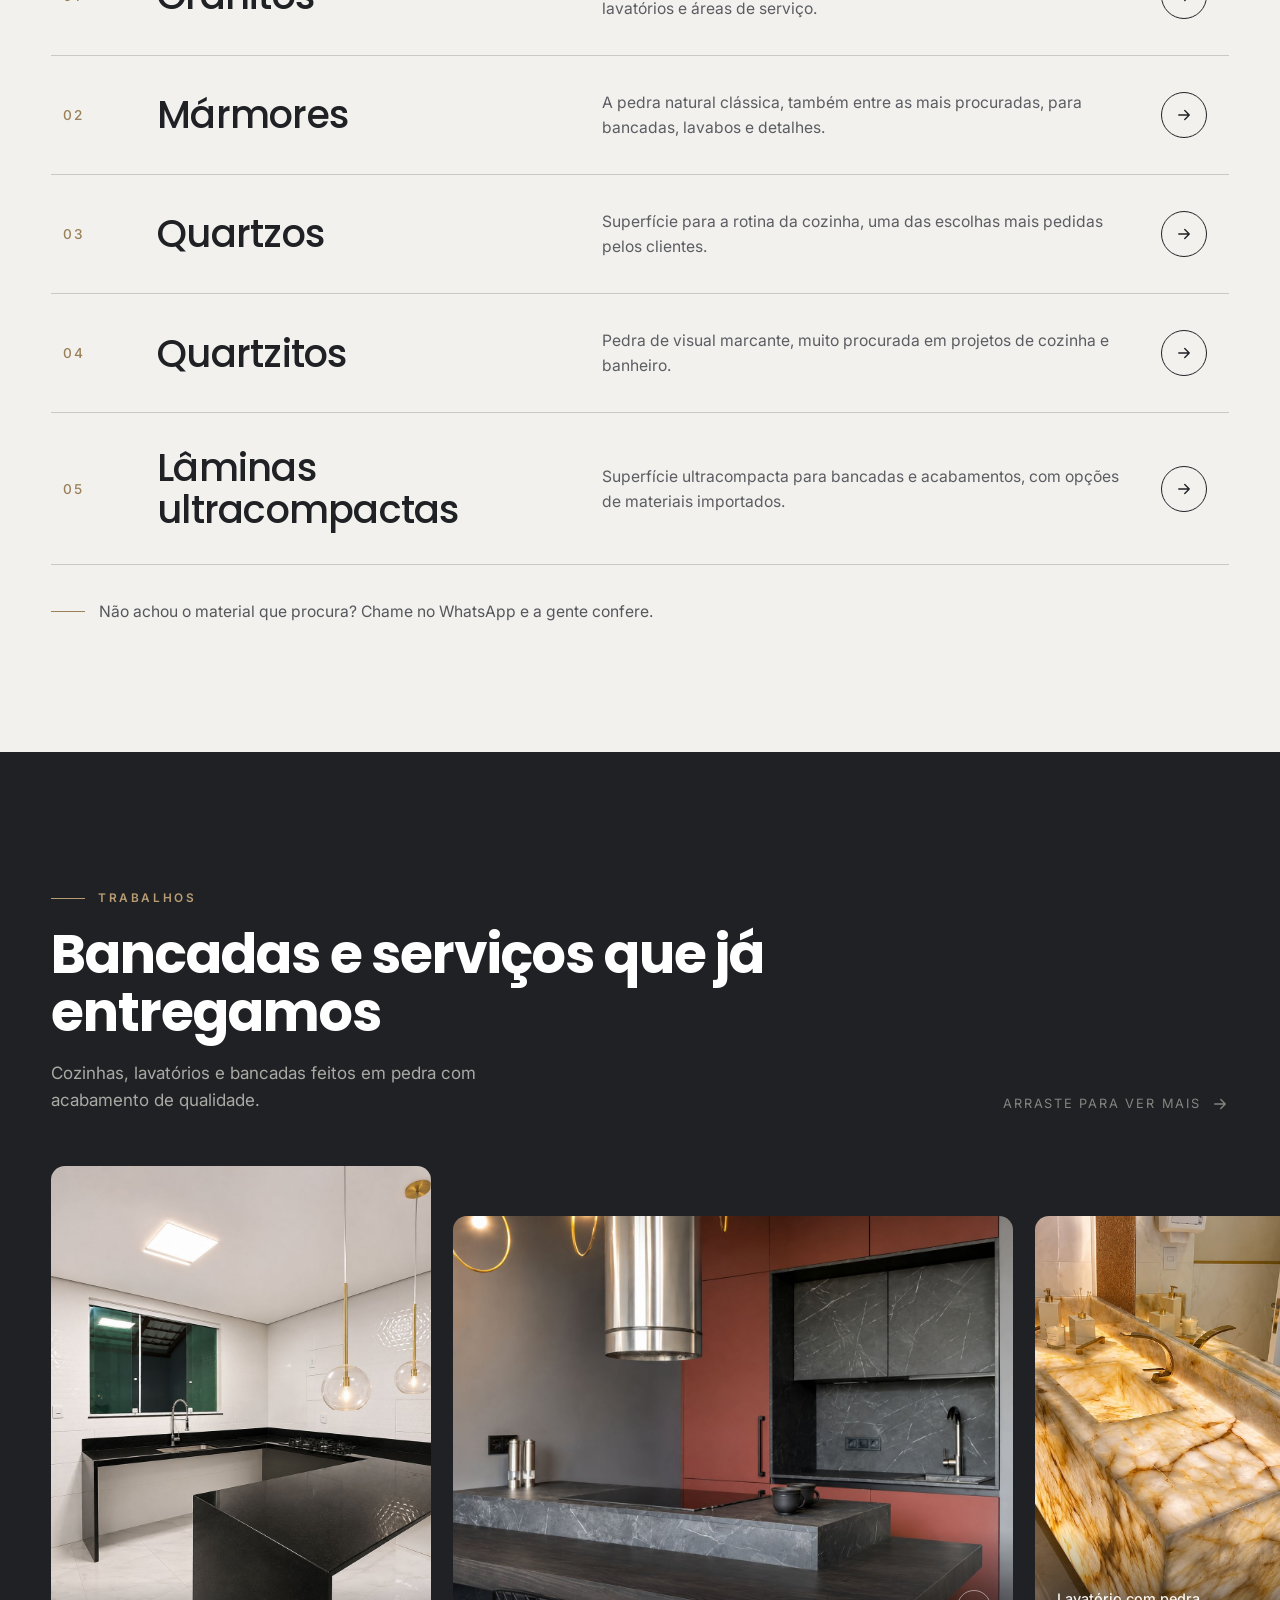
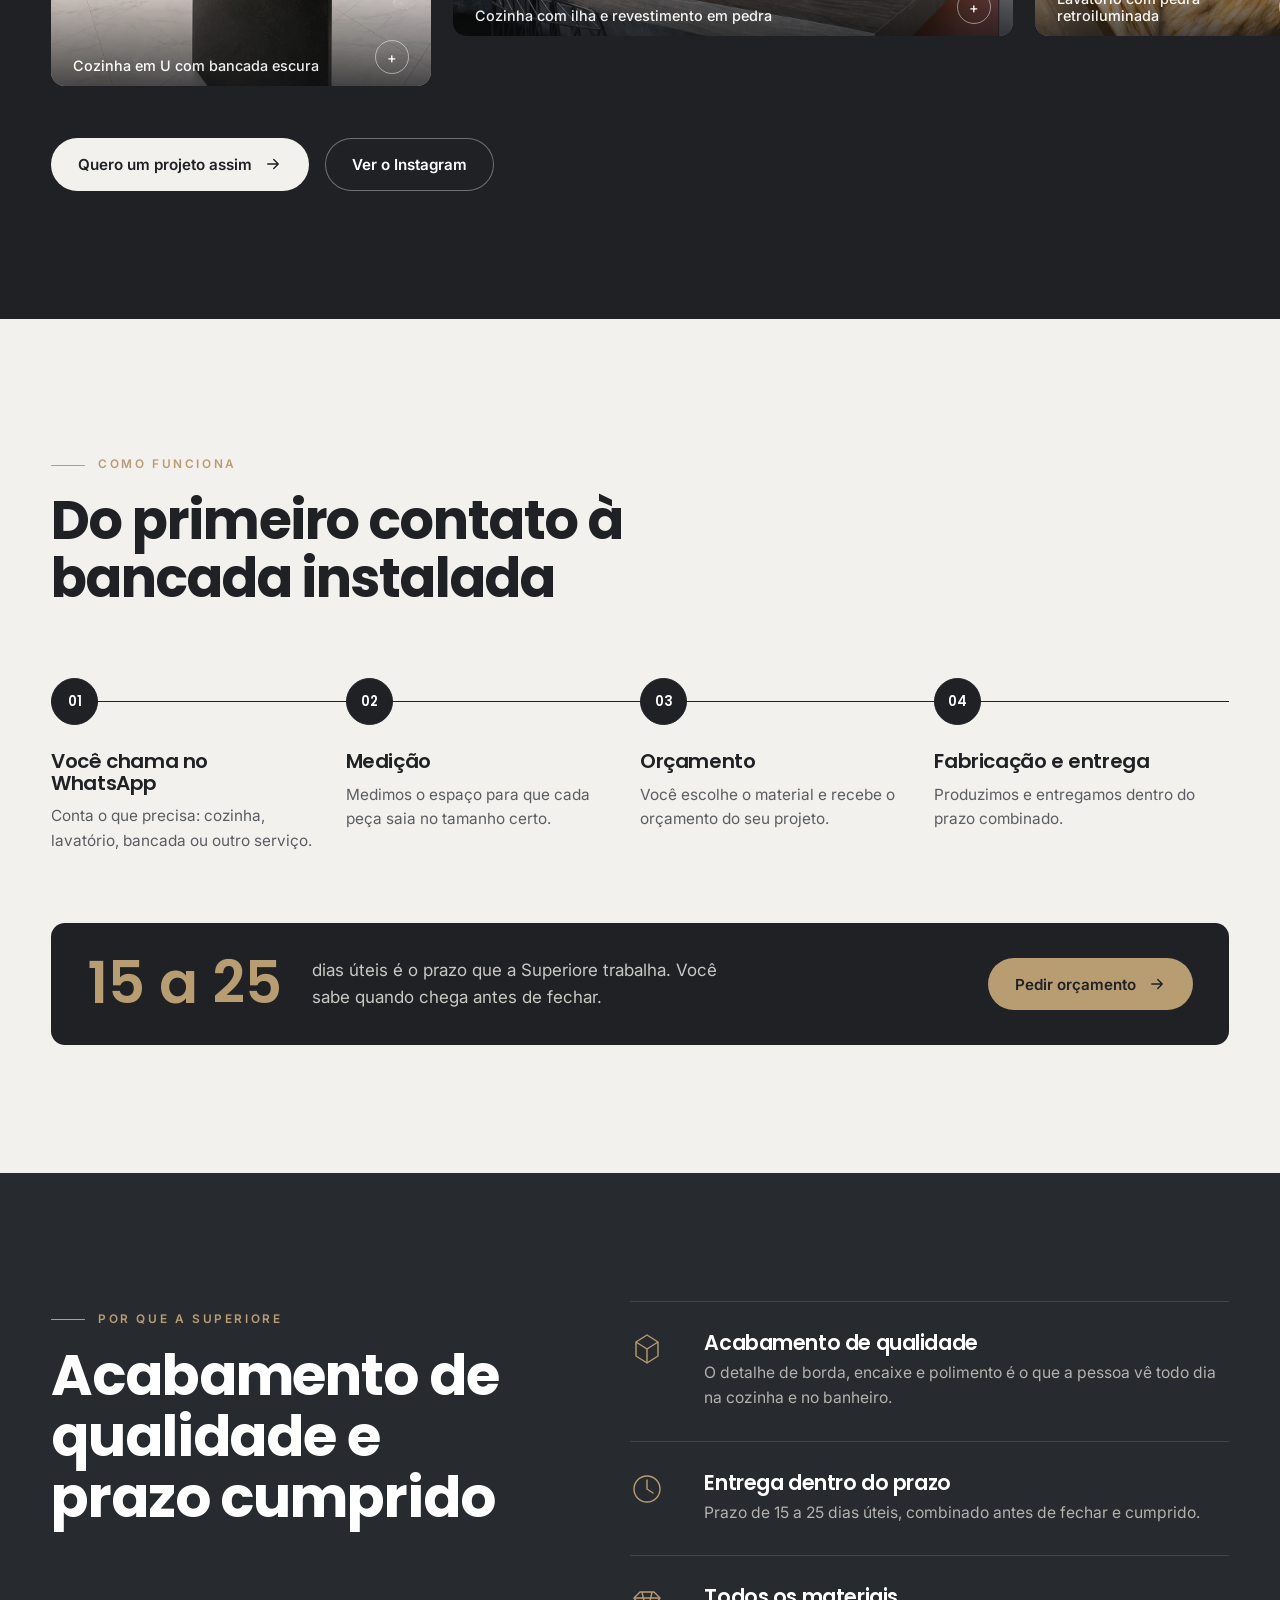
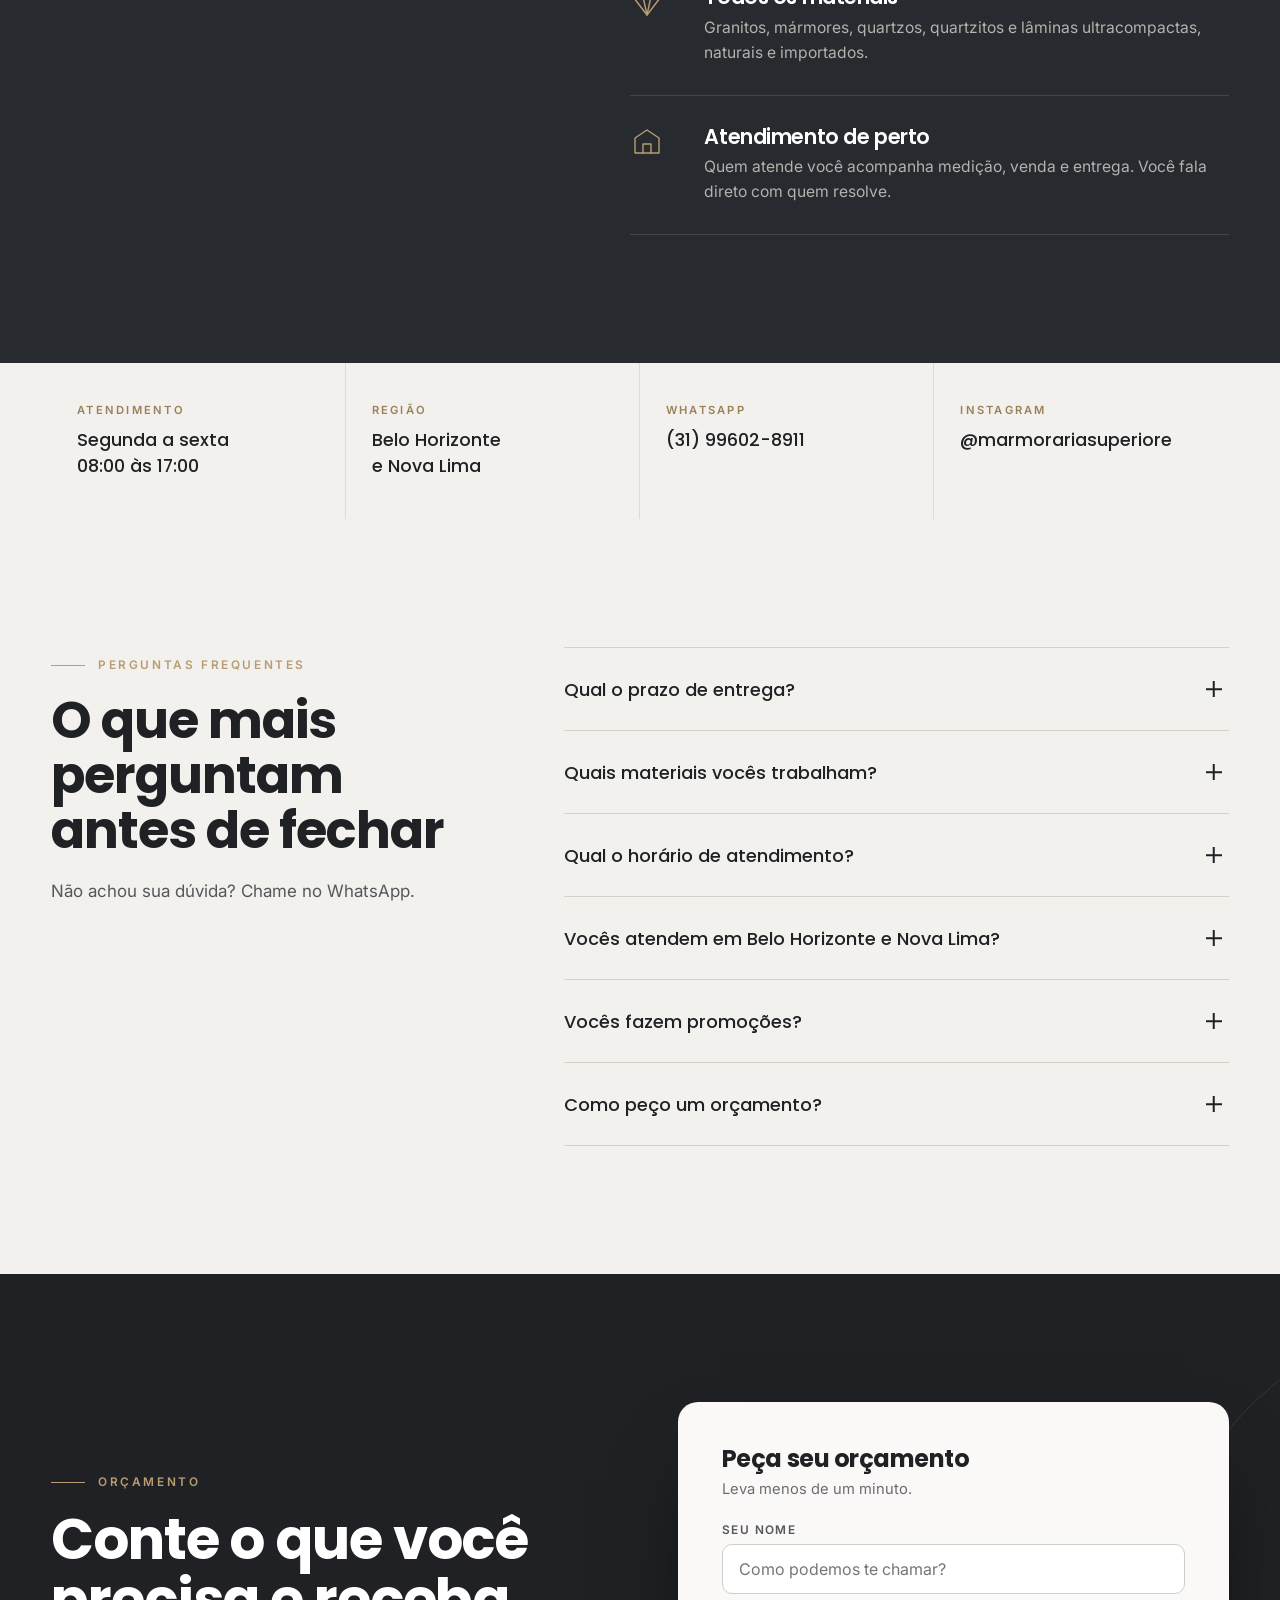
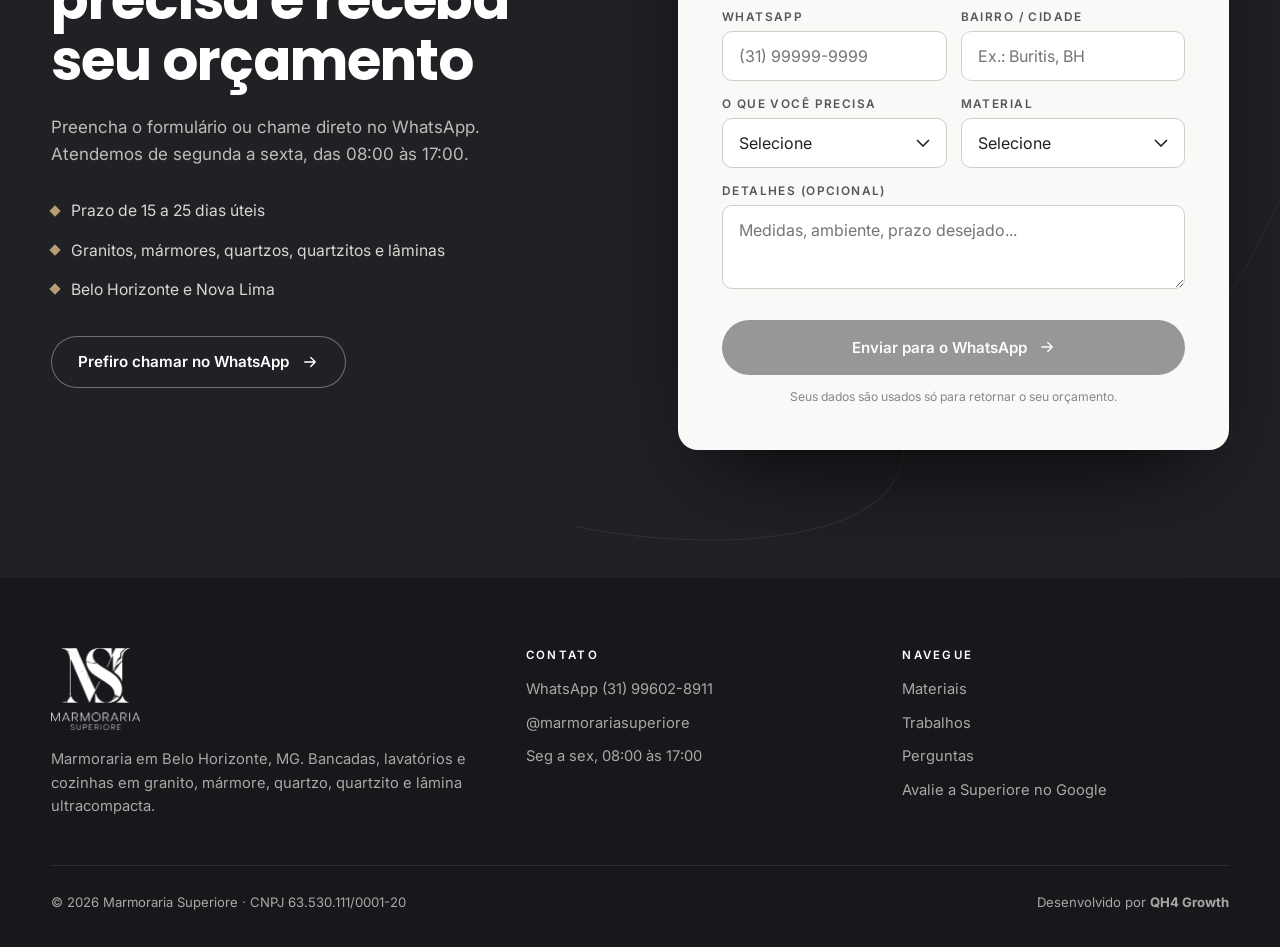
==== commit 681a25b6: "Ajusta headline, subheadline e mensagem padrão do WhatsApp Co-Authored-By: Claude Sonnet 5.5 <norepl" ====
--- a/index.html
+++ b/index.html
@@ -89,8 +89,8 @@
   <div class="wrap hero-grid">
     <div>
       <span class="eyebrow rv">Belo Horizonte, MG</span>
-      <h1 class="rv" style="--d:.1s">Marmoraria <em>perto de você</em> em Belo Horizonte</h1>
-      <p class="lead rv" style="--d:.2s">Bancadas, lavatórios e cozinhas em granito, mármore, quartzo, quartzito e lâmina ultracompacta. Acabamento de qualidade e entrega dentro do prazo.</p>
+      <h1 class="rv" style="--d:.1s">Marmoraria de qualidade <em>perto de você</em>, com acabamento de alto padrão</h1>
+      <p class="lead rv" style="--d:.2s">Banheiros, cozinhas e bancadas. Transformamos seu ambiente com os melhores Mármores, granitos e Quartzitos!</p>
       <div class="cta rv" style="--d:.3s">
         <a class="btn" data-wa="hero" href="#orcamento">Pedir orçamento no WhatsApp <svg viewBox="0 0 24 24" fill="none" stroke="currentColor" stroke-width="1.8" stroke-linecap="round" stroke-linejoin="round" aria-hidden="true"><path d="M5 12h14M13 6l6 6-6 6"/></svg></a>
         <a class="btn ghost" href="#trabalhos">Ver trabalhos</a>
